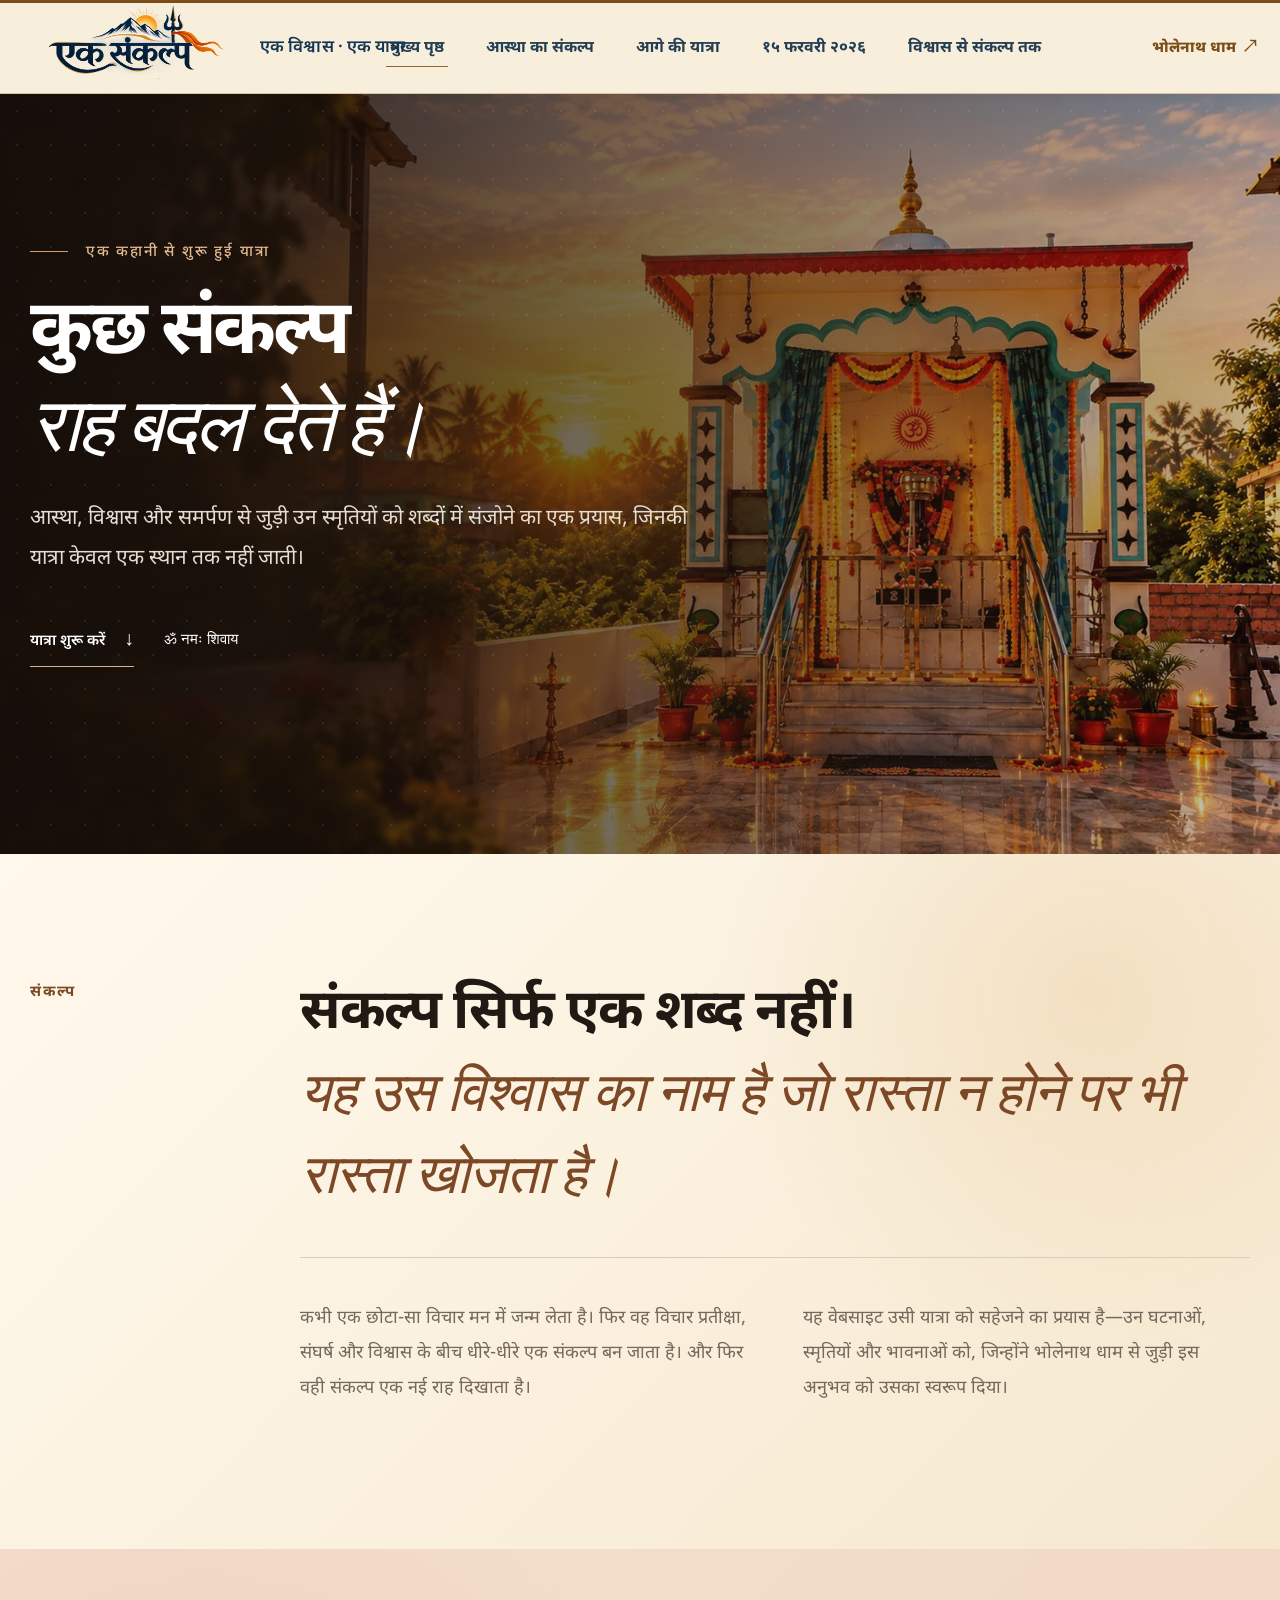
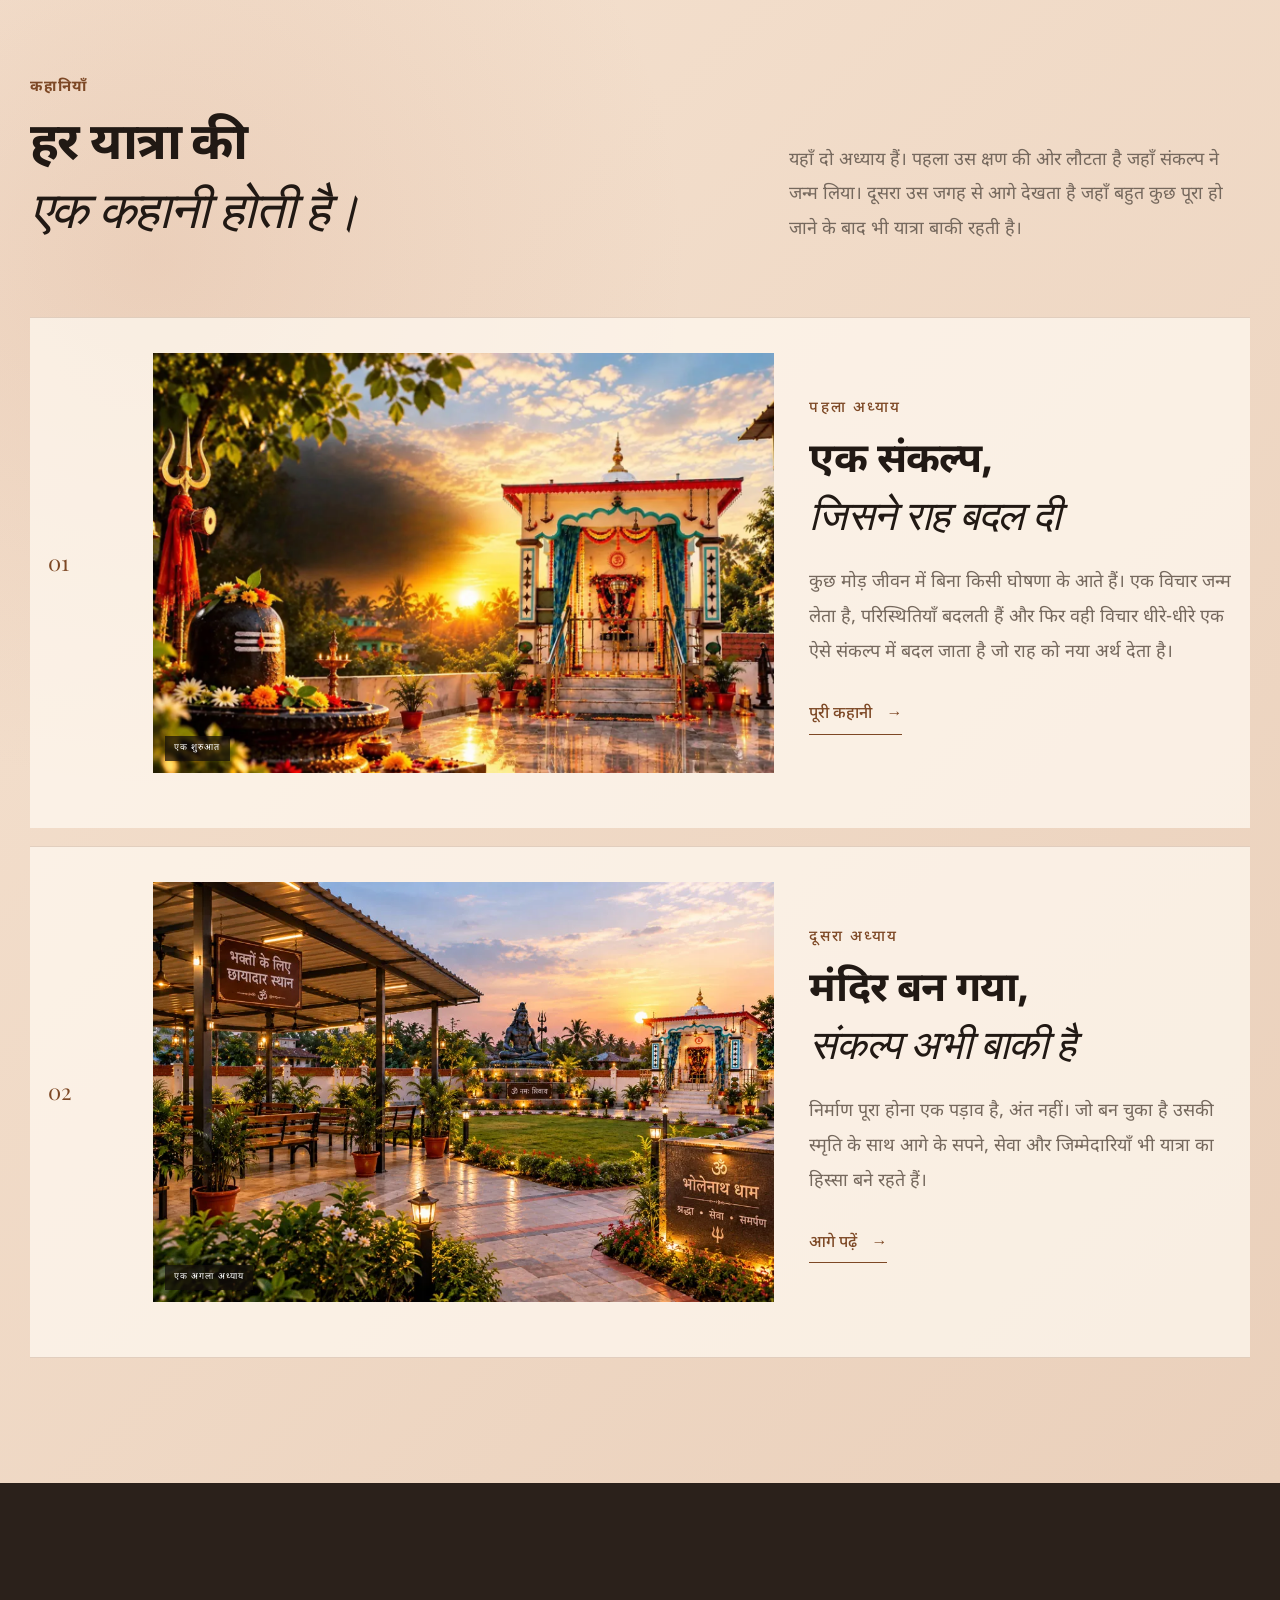
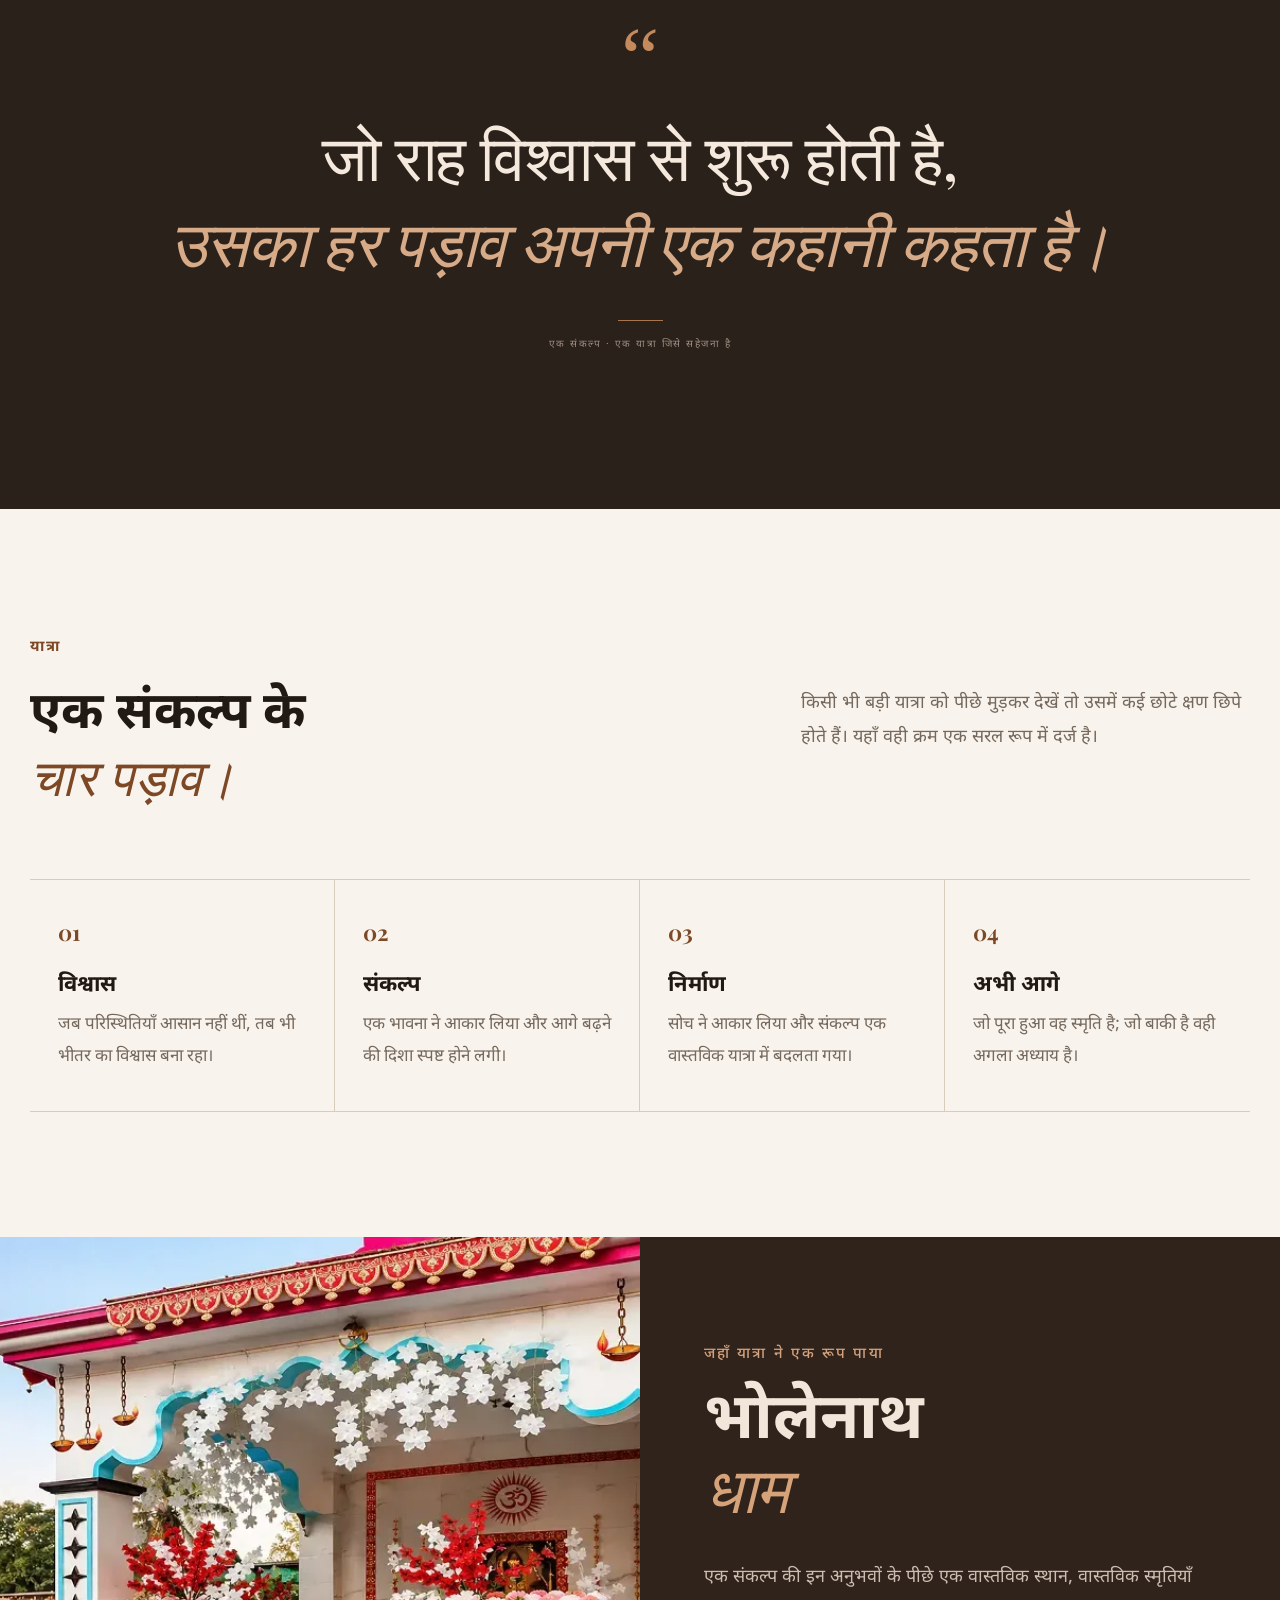
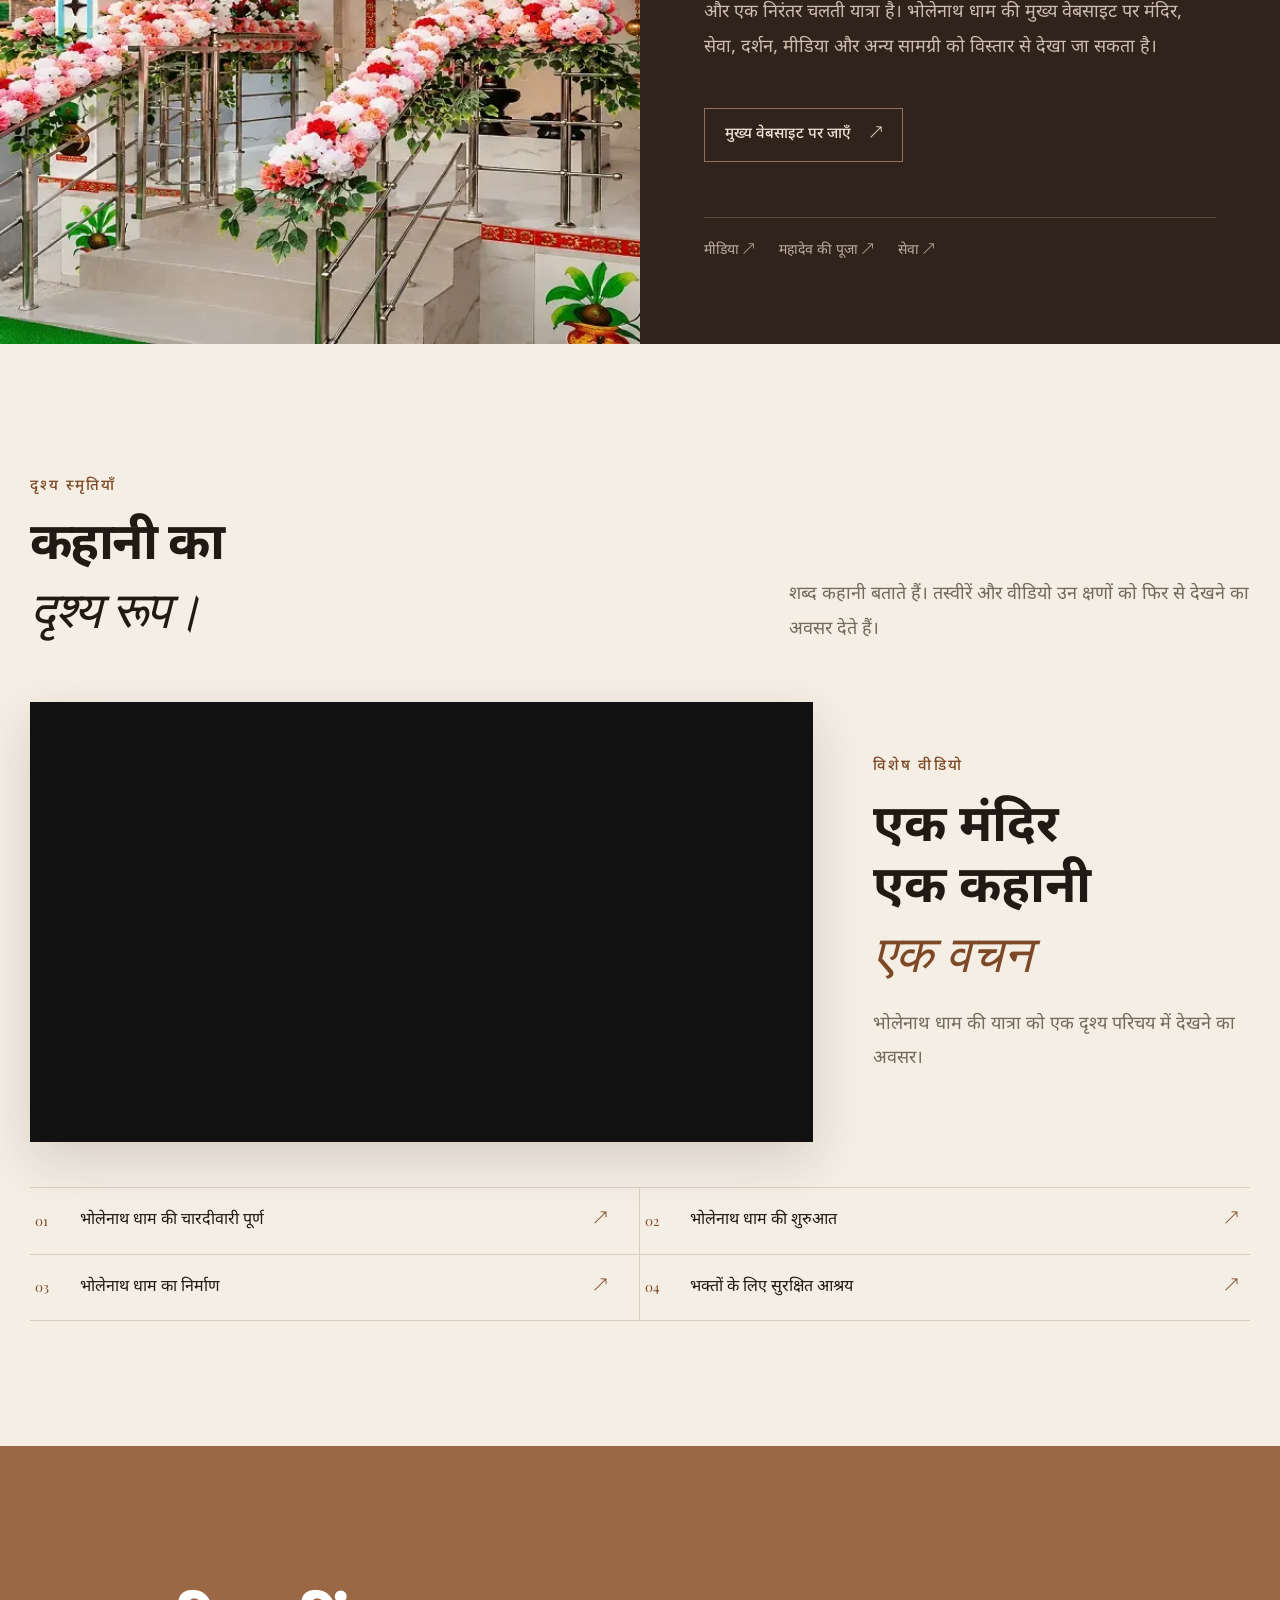
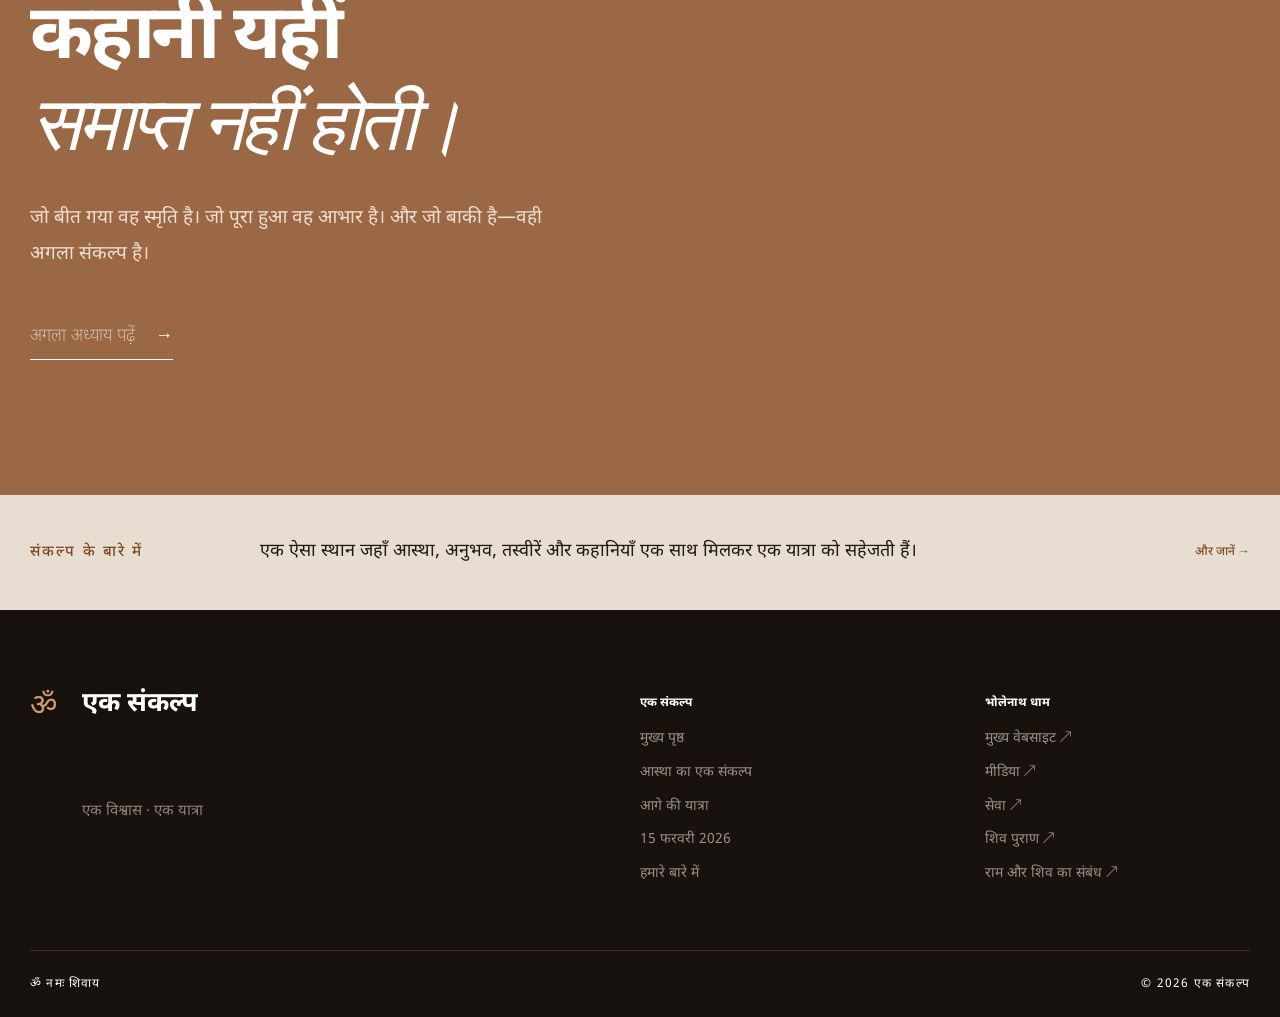
==== index.html @ deaeedaa "Add files via upload" ====
<!doctype html>
<html lang="hi">
<head>

  <meta charset="utf-8">

  <meta name="viewport"
        content="width=device-width, initial-scale=1">

  <title>एक संकल्प - एक विश्वास, एक यात्रा | आस्था, स्मृति और कहानी</title>
  <meta name="description" content="एक संकल्प - आस्था, विश्वास, समर्पण और भोलेनाथ धाम से जुड़ी भावपूर्ण कहानियों, स्मृतियों और यात्राओं को संजोने का एक हिंदी मंच।">
  <meta name="keywords" content="संकल्प, एक संकल्प, भोलेनाथ धाम, आस्था, भक्ति, शिव भक्ति, महादेव, आध्यात्मिक यात्रा, धार्मिक अनुभव, भक्ति अनुभव, हिंदी अनुभव, स्मृतियां, विश्वास, समर्पण">
  <meta name="author" content="एक संकल्प">
  <meta name="robots" content="index, follow">
  <meta name="language" content="Hindi">
  <meta name="theme-color" content="#f8f4ed">

  <!-- Canonical -->
  <link rel="canonical" href="https://eksankalp.xyz/index.html">

  <!-- Favicon -->
  <link rel="icon" type="image/png" href="images/ek-sankalp-logo.png">
  <link rel="apple-touch-icon" href="images/ek-sankalp-logo.png">

  <!-- Google Fonts -->
  <link rel="preconnect" href="https://fonts.googleapis.com">

  <link rel="preconnect" href="https://fonts.gstatic.com" crossorigin>

  <!-- Open Graph / Facebook / WhatsApp -->
  <meta property="og:type" content="website">
  <meta property="og:title" content="एक संकल्प - एक विश्वास, एक यात्रा">
  <meta property="og:description" content="एक संकल्प - आस्था, विश्वास, समर्पण और भोलेनाथ धाम से जुड़ी भावपूर्ण कहानियों, स्मृतियों और यात्राओं को संजोने का एक हिंदी मंच।">
  <meta property="og:image" content="https://eksankalp.xyz/images/home/ek-sankalp-cover.webp">
  <meta property="og:image:alt" content="एक संकल्प - भोलेनाथ धाम से जुड़ी आध्यात्मिक यात्रा">
  <meta property="og:url" content="https://eksankalp.xyz/index.html">
  <meta property="og:site_name" content="एक संकल्प">
  <meta property="og:locale" content="hi_IN">

  <!-- Twitter / X -->
  <meta name="twitter:card" content="summary_large_image">
  <meta name="twitter:title" content="एक संकल्प - एक विश्वास, एक यात्रा">
  <meta name="twitter:description" content="एक संकल्प - आस्था, विश्वास, समर्पण और भोलेनाथ धाम से जुड़ी भावपूर्ण कहानियों, स्मृतियों और यात्राओं को संजोने का एक हिंदी मंच।">
  <meta name="twitter:image" content="https://eksankalp.xyz/images/home/ek-sankalp-cover.webp">
  <meta name="twitter:image:alt" content="एक संकल्प — भोलेनाथ धाम से जुड़ी आध्यात्मिक यात्रा">

  <!-- Structured Data -->
  <script type="application/ld+json">
  {
    "@context": "https://schema.org",
    "@type": "WebSite",
    "name": "एक संकल्प",
    "alternateName": "Ek Sankalp",
    "description": "एक संकल्प - आस्था, विश्वास, समर्पण और भोलेनाथ धाम से जुड़ी भावपूर्ण कहानियों, स्मृतियों और यात्राओं को संजोने का एक हिंदी मंच।",
    "inLanguage": "hi-IN",
    "url": "https://eksankalp.xyz/index.html"
  }
  </script>

  <!-- Main stylesheet -->
  <link rel="stylesheet" href="css/style.css">

</head>
<body>
<a class="skip" href="#main">मुख्य सामग्री पर जाएँ</a>

<header class="site-header">
  <div class="topline"></div>
  <div class="nav wrap">
    <a class="logo" href="index.html" aria-label="एक संकल्प मुख्य पृष्ठ">
      <img src="images/ek-sankalp-logo.png" alt="एक संकल्प — एक विश्वास, एक यात्रा">
    </a>
      <div class="brand-motto" aria-label="एक विश्वास · एक यात्रा">एक विश्वास · एक यात्रा</div>

      <!-- Hamburger -->
    <button
      class="mobile-menu-toggle"
      type="button"
      aria-label="Open navigation"
      aria-expanded="false">
      ☰
    </button>
   
    <nav aria-label="मुख्य नेविगेशन">
      <a class="active" href="index.html">मुख्य पृष्ठ</a>
      <a href="astha-ka-ek-sankalp.html">आस्था का संकल्प</a>
      <a href="sankalp-abhi-baki-hai.html">आगे की यात्रा</a>
<a href="15-february-2026.html">१५ फरवरी २०२६</a>
      <a href="about.html">विश्वास से संकल्प तक</a>
    </nav>
    <a class="dham-nav" href="https://bholenathdham.in/" target="_blank" rel="noopener">
      <span>भोलेनाथ धाम</span><b>↗</b>
    </a>
  </div>
</header>

<main id="main">

<section class="hero">
 <img class="hero-image" src="images/home/ek-sankalp-cover.webp" alt="एक संकल्प — भोलेनाथ धाम से जुड़ी आध्यात्मिक यात्रा">
  <div class="hero-shade"></div>
  <div class="hero-pattern"></div>
  <div class="wrap hero-content">
    <div class="hero-kicker"><span></span> एक कहानी से शुरू हुई यात्रा</div>
    <h1>कुछ संकल्प<br><em>राह बदल देते हैं।</em></h1>
    <p class="hero-text">आस्था, विश्वास और समर्पण से जुड़ी उन स्मृतियों को शब्दों में संजोने का एक प्रयास, जिनकी यात्रा केवल एक स्थान तक नहीं जाती।</p>
    <div class="hero-meta">
      <a class="hero-link" href="#stories">यात्रा शुरू करें <span>↓</span></a>
      <div class="hero-note">ॐ नमः शिवाय</div>
    </div>
  </div>
  
</section>

<section class="manifesto section">
  <div class="wrap manifesto-grid">
         <div class="section-label"><b>संकल्प</b></div>
        <div class="manifesto-main">
      <p class="display">संकल्प सिर्फ एक शब्द नहीं।<br><em>यह उस विश्वास का नाम है जो रास्ता न होने पर भी रास्ता खोजता है।</em></p>
      <div class="manifesto-copy">
        <p>कभी एक छोटा-सा विचार मन में जन्म लेता है। फिर वह विचार प्रतीक्षा, संघर्ष और विश्वास के बीच धीरे-धीरे एक संकल्प बन जाता है। और फिर वही संकल्प एक नई राह दिखाता है।</p>
        <p>यह वेबसाइट उसी यात्रा को सहेजने का प्रयास है—उन घटनाओं, स्मृतियों और भावनाओं को, जिन्होंने भोलेनाथ धाम से जुड़ी इस अनुभव को उसका स्वरूप दिया।</p>
      </div>
    </div>
  </div>
</section>

<section id="stories" class="stories section">
  <div class="wrap">
    <div class="section-intro">
      <div>
        <div class="section-label"><b>कहानियाँ</b></div>
        <h2>हर यात्रा की<br><em>एक कहानी होती है।</em></h2>
      </div>
      <p>यहाँ दो अध्याय हैं। पहला उस क्षण की ओर लौटता है जहाँ संकल्प ने जन्म लिया। दूसरा उस जगह से आगे देखता है जहाँ बहुत कुछ पूरा हो जाने के बाद भी यात्रा बाकी रहती है।</p>
    </div>

    <article class="story-card story-one">
      <div class="story-number">01</div>
      <div class="story-visual">
        <img src="images/stories/ek-sankalp-cover.webp" alt="एक संकल्प, जिसने राह बदल दी — कहानी का भावपूर्ण दृश्य" width="1400" height="900" loading="lazy">
        <span class="visual-caption">एक शुरुआत</span>
      </div>
      <div class="story-info">
        <span class="overline">पहला अध्याय</span>
        <h3>एक संकल्प,<br><em>जिसने राह बदल दी</em></h3>
        <p>कुछ मोड़ जीवन में बिना किसी घोषणा के आते हैं। एक विचार जन्म लेता है, परिस्थितियाँ बदलती हैं और फिर वही विचार धीरे-धीरे एक ऐसे संकल्प में बदल जाता है जो राह को नया अर्थ देता है।</p>
        <a href="astha-ka-ek-sankalp.html">पूरी कहानी <span>→</span></a>
      </div>
    </article>

    <article class="story-card story-two">
      <div class="story-number">02</div>
      <div class="story-visual">
        <img src="images/stories/sankalp-abhi-baki-hai.webp" alt="मंदिर बन गया, संकल्प अभी बाकी है — भोलेनाथ धाम की निरंतर यात्रा" width="1400" height="900" loading="lazy">
        <span class="visual-caption">एक अगला अध्याय</span>
      </div>
      <div class="story-info">
        <span class="overline">दूसरा अध्याय</span>
        <h3>मंदिर बन गया,<br><em>संकल्प अभी बाकी है</em></h3>
        <p>निर्माण पूरा होना एक पड़ाव है, अंत नहीं। जो बन चुका है उसकी स्मृति के साथ आगे के सपने, सेवा और जिम्मेदारियाँ भी यात्रा का हिस्सा बने रहते हैं।</p>
        <a href="sankalp-abhi-baki-hai.html">आगे पढ़ें <span>→</span></a>
      </div>
    </article>
  </div>
</section>

<section class="quote-section">
  <div class="wrap quote-wrap">
    <div class="quote-symbol">“</div>
    <blockquote>जो राह विश्वास से शुरू होती है,<br><em>उसका हर पड़ाव अपनी एक कहानी कहता है।</em></blockquote>
    <span class="quote-line"></span>
    <p>एक संकल्प · एक यात्रा जिसे सहेजना है</p>
  </div>
</section>

<section class="journey section">
  <div class="wrap">
    <div class="section-label"><b>यात्रा</b></div>
    <div class="journey-heading">
      <h2>एक संकल्प के<br><em>चार पड़ाव।</em></h2>
      <p>किसी भी बड़ी यात्रा को पीछे मुड़कर देखें तो उसमें कई छोटे क्षण छिपे होते हैं। यहाँ वही क्रम एक सरल रूप में दर्ज है।</p>
    </div>
    <div class="timeline">
      <div><b>01</b><h3>विश्वास</h3><p>जब परिस्थितियाँ आसान नहीं थीं, तब भी भीतर का विश्वास बना रहा।</p></div>
      <div><b>02</b><h3>संकल्प</h3><p>एक भावना ने आकार लिया और आगे बढ़ने की दिशा स्पष्ट होने लगी।</p></div>
      <div><b>03</b><h3>निर्माण</h3><p>सोच ने आकार लिया और संकल्प एक वास्तविक यात्रा में बदलता गया।</p></div>
      <div><b>04</b><h3>अभी आगे</h3><p>जो पूरा हुआ वह स्मृति है; जो बाकी है वही अगला अध्याय है।</p></div>
    </div>
  </div>
</section>

<section class="dham-section">
  <div class="dham-image">
 <img src="images/home/bholenath-dham-mandir-01.webp"
    alt="भोलेनाथ धाम मंदिर का दृश्य" >
</div>
  <div class="dham-copy">
    <span class="overline">जहाँ यात्रा ने एक रूप पाया</span>
    <h2>भोलेनाथ<br><em>धाम</em></h2>
    <p>एक संकल्प की इन अनुभवों के पीछे एक वास्तविक स्थान, वास्तविक स्मृतियाँ और एक निरंतर चलती यात्रा है। भोलेनाथ धाम की मुख्य वेबसाइट पर मंदिर, सेवा, दर्शन, मीडिया और अन्य सामग्री को विस्तार से देखा जा सकता है।</p>
    <a class="dark-button" href="https://bholenathdham.in/" target="_blank" rel="noopener">मुख्य वेबसाइट पर जाएँ <span>↗</span></a>
    <div class="dham-links">
      <a href="https://bholenathdham.in/media.html" target="_blank" rel="noopener">मीडिया <span>↗</span></a>
      <a href="https://bholenathdham.in/explore/shiva-puja.html" target="_blank" rel="noopener">महादेव की पूजा <span>↗</span></a>
      <a href="https://bholenathdham.in/seva.html" target="_blank" rel="noopener">सेवा <span>↗</span></a>
    </div>
  </div>
</section>

<section class="video-section section">
  <div class="wrap">
    <div class="section-intro compact">
      <div><span class="overline">दृश्य स्मृतियाँ</span><h2>कहानी का<br><em>दृश्य रूप।</em></h2></div>
      <p>शब्द कहानी बताते हैं। तस्वीरें और वीडियो उन क्षणों को फिर से देखने का अवसर देते हैं।</p>
    </div>
    <div class="video-feature">
      <div class="video-frame"><iframe src="https://www.youtube.com/embed/Ny4eXsT2Ukw" title="भोलेनाथ धाम — एक मंदिर, एक कहानी, एक वचन" loading="lazy" allow="accelerometer; autoplay; clipboard-write; encrypted-media; gyroscope; picture-in-picture; web-share" allowfullscreen></iframe></div>
      <div class="video-text"><span class="overline">विशेष वीडियो</span><h3>एक मंदिर<br>एक कहानी<br><em>एक वचन</em></h3><p>भोलेनाथ धाम की यात्रा को एक दृश्य परिचय में देखने का अवसर।</p></div>
    </div>
    <div class="video-links">
      <a href="https://www.youtube.com/watch?v=H6eIGqXtNQ8" target="_blank" rel="noopener"><small>01</small><span>भोलेनाथ धाम की चारदीवारी पूर्ण</span><b>↗</b></a>
      <a href="https://www.youtube.com/watch?v=0SCjUZJNgdA" target="_blank" rel="noopener"><small>02</small><span>भोलेनाथ धाम की शुरुआत</span><b>↗</b></a>
      <a href="https://www.youtube.com/watch?v=KBONwqfKgeg" target="_blank" rel="noopener"><small>03</small><span>भोलेनाथ धाम का निर्माण</span><b>↗</b></a>
      <a href="https://www.youtube.com/watch?v=iZK0Z0IbvUQ" target="_blank" rel="noopener"><small>04</small><span>भक्तों के लिए सुरक्षित आश्रय</span><b>↗</b></a>
    </div>
  </div>
</section>

<section class="closing">
  <div class="wrap closing-inner">
    <span class="overline"></span>
    <h2>कहानी यहीं<br><em>समाप्त नहीं होती।</em></h2>
    <p>जो बीत गया वह स्मृति है। जो पूरा हुआ वह आभार है। और जो बाकी है—वही अगला संकल्प है।</p>
    <a href="sankalp-abhi-baki-hai.html">अगला अध्याय पढ़ें <span>→</span></a>
  </div>
</section>

<section class="about-strip">
  <div class="wrap about-grid">
    <span class="overline">संकल्प के बारे में</span>
    <p>एक ऐसा स्थान जहाँ आस्था, अनुभव, तस्वीरें और कहानियाँ एक साथ मिलकर एक यात्रा को सहेजती हैं।</p>
    <a href="about.html">और जानें →</a>
  </div>
</section>

</main>

<footer>
  <div class="wrap footer-main">
    <div class="footer-logo"><span>ॐ</span><strong>एक संकल्प</strong><small>एक विश्वास · एक यात्रा</small></div>
    <div>
      <h3>एक संकल्प</h3>
      <a href="index.html">मुख्य पृष्ठ</a>
      <a href="astha-ka-ek-sankalp.html">आस्था का एक संकल्प</a>
      <a href="sankalp-abhi-baki-hai.html">आगे की यात्रा</a>
      <a href="15-february-2026.html">15 फरवरी 2026</a>
      <a href="about.html">हमारे बारे में</a>
    </div>

    <div>
      <h3>भोलेनाथ धाम</h3>
      <a href="https://bholenathdham.in/" target="_blank" rel="noopener">
        मुख्य वेबसाइट ↗
      </a>
      <a href="https://bholenathdham.in/media.html" target="_blank" rel="noopener">
        मीडिया ↗
      </a>
      <a href="https://bholenathdham.in/seva.html" target="_blank" rel="noopener">
        सेवा ↗
      </a>
      <a href="https://bholenathdham.in/shiva-purana/shiva-purana.html" target="_blank" rel="noopener">
        शिव पुराण ↗
      </a>
      <a href="https://bholenathdham.in/explore/rama-shiva/index.html" target="_blank" rel="noopener">
        राम और शिव का संबंध ↗
      </a>
    </div>
  </div>
  <div class="wrap footer-bottom"><span>ॐ नमः शिवाय</span><span>© 2026 एक संकल्प</span></div>
</footer>
<script>
document.addEventListener("DOMContentLoaded", function () {

  const button = document.querySelector(".mobile-menu-toggle");
  const nav = document.querySelector(".site-header nav");

  if (!button || !nav) return;

  button.addEventListener("click", function () {

    const isOpen = nav.classList.toggle("mobile-open");

    button.classList.toggle("is-open", isOpen);

    button.setAttribute("aria-expanded", isOpen ? "true" : "false");

    button.setAttribute(
      "aria-label",
      isOpen ? "Close navigation" : "Open navigation"
    );

  });

  /* Close menu after clicking a navigation link */
  nav.querySelectorAll("a").forEach(function (link) {
    link.addEventListener("click", function () {

      nav.classList.remove("mobile-open");
      button.classList.remove("is-open");

      button.setAttribute("aria-expanded", "false");
      button.setAttribute("aria-label", "Open navigation");

    });
  });

});
</script>
</body>
</html>
---- css/style.css ----
@import url("https://fonts.googleapis.com/css2?family=Noto+Sans+Devanagari:wght@400;500;600;700;800&family=Playfair+Display:ital,wght@0,500;0,600;1,500;1,600&display=swap");
:root{--paper:#f8f4ed;--paper2:#eee7dc;--ink:#211914;--muted:#75685d;--brown:#7d4825;--brown2:#a9673b;--line:#d8ccbd;--dark:#211a15;--cream:#f3eadf}
*{box-sizing:border-box}html{scroll-behavior:smooth}body{margin:0;background:var(--paper);color:var(--ink);font-family:"Noto Sans Devanagari",sans-serif;line-height:1.8}a{color:inherit;text-decoration:none}img{display:block;width:100%;height:auto}.wrap{width:min(1220px,calc(100% - 52px));margin:auto}.skip{position:fixed;top:-100px;left:15px;background:#111;color:#fff;padding:8px;z-index:100}.skip:focus{top:15px}

.site-header{position:sticky;top:0;z-index:50;background:rgba(248,244,237,.94);backdrop-filter:blur(15px);border-bottom:1px solid rgba(216,204,189,.75)}.topline{height:3px;background:linear-gradient(90deg,#6f3d1d,#bd8355,#6f3d1d)}.nav{min-height:92px;display:flex;align-items:center;gap:35px}.logo{position:relative;display:grid;grid-template-columns:38px auto;column-gap:9px;align-items:center;min-width:235px}.logo-symbol{grid-row:span 2;width:38px;height:38px;border:1px solid var(--brown);border-radius:50%;display:grid;place-items:center;font-family:serif;font-size:23px;color:var(--brown)}.logo-word{font-size:27px;font-weight:800;line-height:1}.logo-tag{font-size:9px;letter-spacing:.12em;color:var(--muted);line-height:1.5}nav{display:flex;gap:28px;margin-left:auto;font-size:13px;font-weight:700}nav a{position:relative;padding:8px 0;color:#594b40}nav a:after{content:"";position:absolute;left:0;bottom:2px;width:0;height:1px;background:var(--brown);transition:.25s}nav a:hover:after,nav a.active:after{width:100%}.dham-nav{border-left:1px solid var(--line);padding-left:28px;font-size:12px;font-weight:800;color:var(--brown);white-space:nowrap}.dham-nav b{margin-left:8px}

.hero{position:relative;min-height:760px;overflow:hidden;color:#fff;}.hero-image{position:absolute;inset:0;width:100%;height:100%;object-fit:cover;object-position:center;z-index:0;}.hero-shade{position:absolute;inset:0;background:linear-gradient(90deg,rgba(21,13,9,.9),rgba(35,21,14,.56) 58%,rgba(35,21,14,.25))}.hero-pattern{position:absolute;inset:0;opacity:.08;background-image:radial-gradient(circle,#fff 1px,transparent 1px);background-size:34px 34px}.hero-content{position:relative;z-index:2;padding-top:145px}.hero-kicker{font-size:15px;letter-spacing:.12em;color:#e2b98e;font-weight:500}.hero-kicker span{display:inline-block;width:38px;height:1px;background:#d49b6c;vertical-align:middle;margin-right:12px}.hero h1{font-size:clamp(48px,6vw,76px);line-height:1.12;letter-spacing:-.045em;margin:25px 0;max-width:920px}.hero h1 em{font-family:"Playfair Display",serif;font-weight:500}.hero-text{font-size:21px;line-height:1.9;color:#e7dcd1;max-width:680px}.hero-meta{display:flex;align-items:center;gap:30px;margin-top:42px}.hero-link{font-size:15px;font-weight:600;border-bottom:1px solid #d9b18b;padding-bottom:7px}.hero-link span{margin-left:15px;font-size:20px}.hero-note{font-family:"Playfair Display",serif;color:#fff;font-size:15px;margin-bottom:10px}.hero-bottom{position:absolute;z-index:2;bottom:25px;left:50%;transform:translateX(-50%);display:flex;justify-content:space-between;color:#a99a8c;font-size:10px;letter-spacing:.14em;text-transform:uppercase}.section{padding:125px 0}.section-label{display:flex;gap:18px;align-items:center;color:var(--brown);font-size:15px;letter-spacing:.12em;text-transform:uppercase}.section-label span{font-family:"Playfair Display",serif;font-size:20px}.manifesto-grid{display:grid;grid-template-columns:190px 1fr;
  gap:80px;align-items:start;}.display{font-size:clamp(36px,4.3vw,58px);line-height:1.32;letter-spacing:-.025em;margin:0 0 40px}.display em{font-family:"Playfair Display",serif;color:var(--brown);font-weight:500}.manifesto-copy{display:grid;grid-template-columns:1fr 1fr;gap:55px;border-top:1px solid var(--line);padding-top:25px;
  color:var(--muted);font-size:16px;line-height:1.9}

.stories{background:var(--paper2)}.section-intro{display:grid;grid-template-columns:1fr .7fr;gap:100px;align-items:end;margin-bottom:70px}.overline{font-size:15px;letter-spacing:.14em;text-transform:uppercase;font-weight:500;color:var(--brown)}.section-intro h2{font-size:clamp(32px,4vw,52px);line-height:1.18;margin:15px 0 0;letter-spacing:-.035em}.section-intro h2 em{font-family:"Playfair Display",serif;font-weight:500}.section-intro>p{color:var(--muted);font-size:16px;margin:0}.story-card{display:grid;grid-template-columns:70px 1.25fr .85fr;gap:35px;align-items:center;border-top:1px solid #cfc1b1;padding:35px 0 55px}.story-card:last-child{border-bottom:1px solid #cfc1b1}.story-number{font-family:"Playfair Display",serif;font-size:22px;color:var(--brown)}.story-visual{position:relative;overflow:hidden;background:#cbbba9}.story-visual img{aspect-ratio:1.48;object-fit:cover;transition:transform .6s}.story-card:hover .story-visual img{transform:scale(1.025)}.visual-caption{position:absolute;bottom:12px;left:12px;background:rgba(20,14,10,.72);color:#fff;padding:4px 9px;font-size:9px;letter-spacing:.12em;text-transform:uppercase}.story-info h3{font-size:clamp(28px,3.2vw,46px);line-height:1.25;margin:13px 0 18px;letter-spacing:-.02em}.story-info h3 em{font-family:"Playfair Display",serif;font-weight:500}.story-info p{color:var(--muted);font-size:18px;line-height:1.9}.story-info a{display:inline-block;margin-top:12px;font-weight:500;color:var(--brown);font-size:13px;border-bottom:1px solid var(--brown);padding-bottom:4px}.story-info a span{margin-left:10px}

.quote-section{background:#2b211b;color:#f4e9dc;padding:145px 0}.quote-wrap{text-align:center}.quote-symbol{font-family:Georgia,serif;font-size:85px;line-height:.7;color:#c48a5b}.quote-section blockquote{font-family:"Playfair Display",serif;font-size:clamp(32px,5vw,65px);line-height:1.35;margin:25px auto;letter-spacing:-.02em}.quote-section blockquote em{color:#d7ab87;font-weight:500}.quote-line{display:block;width:45px;height:1px;background:#a8754f;margin:35px auto 15px}.quote-wrap p{font-size:10px;letter-spacing:.15em;color:#9e8e81;text-transform:uppercase}

.journey{background:var(--paper)}.journey-heading{display:grid;grid-template-columns:1fr .65fr;gap:80px;margin:25px 0 65px}.journey-heading h2{font-size:clamp(32px,4vw,52px);line-height:1.15;margin:0}.journey-heading h2 em{font-family:"Playfair Display",serif;color:var(--brown);font-weight:500}.journey-heading p{color:var(--muted);margin:0}.timeline{display:grid;grid-template-columns:repeat(4,1fr);border-top:1px solid var(--line);border-bottom:1px solid var(--line)}.timeline>div{padding:32px 28px 38px;border-right:1px solid var(--line)}.timeline>div:last-child{border-right:0}.timeline b{font-family:"Playfair Display",serif;color:var(--brown);font-size:22px}.timeline h3{font-size:22px;line-height:1.35;margin:18px 0 8px}.timeline p{color:var(--muted);font-size:13px;margin:0}

.dham-section{display:grid;grid-template-columns:1fr 1fr;min-height:650px;background:#d8c2aa}.dham-image{background:linear-gradient(145deg,#493022,#a87651 70%,#d5b293);min-height:600px}.dham-image img{width:100%;height:100%;min-height:600px;object-fit:cover;object-position:center;display:block;}.dham-copy{padding:100px 10% 80px;background:#30231b;color:#f2e6da}.dham-copy .overline{color:#d3a27d}.dham-copy h2{font-size:clamp(42px,5vw,64px);line-height:1;margin:20px 0 30px}.dham-copy h2 em{font-family:"Playfair Display",serif;color:#d5a27a;font-weight:500}.dham-copy>p{max-width:520px;color:#cdbdb0;font-size:15px}.dark-button{display:inline-block;border:1px solid #8e725e;padding:12px 20px;margin-top:25px;font-weight:500;font-size:15px}.dark-button span{margin-left:15px}.dham-links{display:flex;gap:25px;margin-top:55px;border-top:1px solid #59483c;padding-top:20px}.dham-links a{font-size:11px;color:#bfaea0}.dham-links a:hover{color:#fff}

.video-section{background:#f4eee5}.compact{margin-bottom:55px}.video-feature{display:grid;grid-template-columns:1.35fr .65fr;gap:60px;align-items:center}.video-frame{aspect-ratio:16/9;background:#111;overflow:hidden;box-shadow:0 18px 50px rgba(40,25,15,.15)}.video-frame iframe{width:100%;height:100%;border:0}.video-text h3{font-size:clamp(32px,4vw,53px);line-height:1.2;margin:15px 0}.video-text h3 em{font-family:"Playfair Display",serif;color:var(--brown);font-weight:500}.video-text p{color:var(--muted)}.video-links{display:grid;grid-template-columns:1fr 1fr;margin-top:45px;border-top:1px solid var(--line)}.video-links a{display:grid;grid-template-columns:35px 1fr 20px;gap:10px;align-items:center;padding:18px 5px;border-bottom:1px solid var(--line);font-size:13px}.video-links a:nth-child(odd){border-right:1px solid var(--line);padding-right:25px}.video-links small{color:var(--brown);font-family:"Playfair Display",serif}.video-links b{font-weight:400;color:var(--brown)}

.closing{background:#9b6845;color:#fff;padding:135px 0}.closing-inner{max-width:1220px}.closing h2{font-size:clamp(48px,6vw,76px);line-height:1.03;margin:20px 0 30px;letter-spacing:-.045em}.closing h2 em{font-family:"Playfair Display",serif;font-weight:500}.closing p{max-width:550px;color:#f0ded0;font-size:19px;line-height:1.8}.closing a{display:inline-block;margin-top:28px;border-bottom:1px solid #fff;padding-bottom:6px;font-weight:100;font-size:18px}.closing a span{margin-left:15px}.about-strip{padding:40px 0;background:#e7ddd0}.about-grid{display:grid;grid-template-columns:180px 1fr auto;gap:50px;align-items:center}.about-grid p{margin:0;font-size:16px}.about-grid a{color:var(--brown);font-weight:500;font-size:12px}

footer{background:#17120e;color:#cfc1b5;padding-top:70px}.footer-main{display:grid;grid-template-columns:2fr 1fr 1fr;gap:80px}.footer-logo{display:grid;grid-template-columns:42px auto;column-gap:10px}.footer-logo span{grid-row:span 2;font-size:30px;color:#d09a70}.footer-logo strong{font-size:27px;color:#fff}.footer-logo small{font-size:15px;color:#8f8177}.footer-main h3{color:#fff;font-size:12px}.footer-main a{display:block;font-size:12px;color:#9d8e83;margin:8px 0}.footer-main a:hover{color:#fff}.footer-bottom{border-top:1px solid #382e28;margin-top:55px;padding:22px 0;display:flex;justify-content:space-between;font-size:15px;color:#fff;letter-spacing:.1em}

@media(max-width:950px){.nav{gap:15px}.logo{min-width:190px}nav{gap:15px}.manifesto-grid{grid-template-columns:1fr;gap:35px}.section-intro,.journey-heading{grid-template-columns:1fr;gap:25px}.story-card{grid-template-columns:45px 1fr}.story-info{grid-column:2}.dham-section{grid-template-columns:1fr}.dham-image{min-height:400px}.timeline{grid-template-columns:1fr 1fr}.timeline>div:nth-child(2){border-right:0}.timeline>div:nth-child(-n+2){border-bottom:1px solid var(--line)}.video-feature{grid-template-columns:1fr}.about-grid{grid-template-columns:1fr}.footer-main{grid-template-columns:1fr 1fr}}
@media(max-width:650px){.wrap{width:calc(100% - 28px)}.nav{min-height:auto;padding:14px 0;flex-wrap:wrap}.logo{width:100%}nav{order:3;width:100%;overflow:auto;white-space:nowrap;padding-bottom:2px}.dham-nav{position:absolute;right:14px;top:25px;border:0;padding:0}.hero{min-height:680px}.hero-content{padding-top:100px}.hero h1{font-size:49px}.hero-bottom{display:none}.section{padding:85px 0}.manifesto-copy{grid-template-columns:1fr;gap:22px;font-size:16px;line-height:1.85}.section-intro{gap:18px;
  margin-bottom:45px;}.story-card{grid-template-columns:1fr;gap:24px; padding:30px 0 42px}.story-number{display:none}.story-info{grid-column:auto}.story-info h3{font-size:32px;line-height:1.25;margin:8px 0 14px;}.story-info p{font-size:16px;line-height:1.8;}.story-visual img{width:100%;aspect-ratio:1.35;object-fit:cover;}.quote-section{
  padding:90px 0;}.quote-symbol{font-size:65px;}.quote-section blockquote{font-size:32px;line-height:1.4;margin:20px auto;padding:0 8px;}.quote-line{margin:28px auto 15px;}
.quote-wrap p{font-size:9px;line-height:1.6;padding:0 15px;}.dham-copy{padding:75px 28px}.dham-links{gap:12px;flex-wrap:wrap}.timeline{grid-template-columns:1fr}.timeline>div{border-right:0!important;border-bottom:1px solid var(--line)!important}.timeline>div:last-child{border-bottom:0!important}.video-links{grid-template-columns:1fr}.video-links a:nth-child(odd){border-right:0;padding-right:5px}.closing{padding:90px 0}.about-grid{grid-template-columns:1fr;gap:18px}.footer-main{grid-template-columns:1fr;gap:30px}.footer-bottom{display:block}.footer-bottom span{display:block;margin-top:6px}}

/* V1 typography refinement */
body{font-weight:400}
h1,h2,h3,.display,.story-info h3,.journey-heading h2,.closing h2{font-weight:700}
.hero h1 em,.display em,.story-info h3 em,.journey-heading h2 em,.dham-copy h2 em,.video-text h3 em,.closing h2 em{font-weight:500}
.hero-text,.manifesto-copy,.story-info p,.journey-heading p,.dham-copy>p,.video-text p,.section-intro>p{font-weight:400}

/* Readability pass */
body{font-size:18px}
.hero-text{font-size:21px;line-height:1.9}
.manifesto-copy{font-size:18px;line-height:1.95}
.section-intro>p{font-size:18px;line-height:1.9}
.story-info p{font-size:18px;line-height:1.95}
.story-info a{font-size:16px}
.journey-heading p{font-size:18px;line-height:1.9}
.timeline p{font-size:17px;line-height:1.9}
.dham-copy>p{font-size:18px;line-height:1.95}
.dham-links a{font-size:14px}
.video-text p{font-size:18px;line-height:1.9}
.video-links a{font-size:16px}
.closing p{font-size:19px;line-height:1.9}
.about-grid p{font-size:18px;line-height:1.9}
.footer-main a{font-size:14px}
.footer-bottom{font-size:12px}
@media(max-width:650px){
 body{font-size:17px}
 .hero-text{font-size:18px}
 .manifesto-copy,.section-intro>p,.story-info p,.journey-heading p,.dham-copy>p,.video-text p,.closing p,.about-grid p{font-size:17px}
 .timeline p{font-size:16px}
 .video-links a{font-size:15px}
}

/* === Final Hindi readability tuning === */
body{
  font-size:18px;
  line-height:1.85;
}
nav a{
  font-size:16px;
  font-weight:700;
  line-height:1.5;
}
.dham-nav{
  font-size:15px;
}
.logo-word{
  font-size:29px;
}
.logo-tag{
  font-size:11px;
}
.hero-text{
  font-size:21px;
  line-height:1.9;
}
.manifesto-copy{
  font-size:18px;
  line-height:1.95;
}
.section-intro>p{
  font-size:18px;
  line-height:1.9;
}
.story-info p{
  font-size:18px;
  line-height:1.95;
}
.story-info a{
  font-size:16px;
}
.journey-heading p{
  font-size:18px;
  line-height:1.9;
}
.timeline p{
  font-size:17px;
  line-height:1.9;
}
.dham-copy>p{
  font-size:18px;
  line-height:1.95;
}
.dham-links a{
  font-size:14px;
}
.video-text p{
  font-size:18px;
  line-height:1.9;
}
.video-links a{
  font-size:16px;
}
.closing p{
  font-size:19px;
  line-height:1.9;
}
.about-grid p{
  font-size:18px;
  line-height:1.9;
}
.footer-main a{
  font-size:14px;
}
@media(max-width:650px){
  body{font-size:17px}
  nav a{font-size:16px}
  .dham-nav{font-size:14px}
  .hero-text{font-size:18px}
  .manifesto-copy,.section-intro>p,.story-info p,.journey-heading p,
  .dham-copy>p,.video-text p,.closing p,.about-grid p{font-size:17px}
  .timeline p{font-size:16px}
  .video-links a{font-size:15px}
}

.logo{
  display:block;
  min-width:250px;
}
.logo img{
  width:220px;
  height:auto;
  display:block;
}
@media(max-width:650px){
  .logo{min-width:0;width:auto}
  .logo img{width:205px}
}

/* Final logo artwork */
.logo img{
  width:245px;
  max-width:100%;
  height:auto;
  display:block;
}
@media(max-width:650px){
  .logo img{width:210px}
}

/* =========================================================
   EKSANKALP HEADER — EASY POSITION CONTROLS
   Change ONLY these variables when testing in Chrome DevTools.
   ========================================================= */
:root{
  --header-height: 94px;
  --header-logo-left: 8px;
  --header-logo-top: 50%;
  --header-logo-width: 210px;
  --header-nav-left: 270px;
  --header-nav-right: 120px;
  --header-nav-gap: 34px;
}

/* Main header */
.site-header{
  position:relative;
  top:auto;
  height:var(--header-height);
  background:#f7efdc;
  border-bottom:1px solid #d8c4a0;
  box-shadow:0 2px 10px rgba(70,45,20,.08);
  backdrop-filter:none;
  z-index:100;
}

.site-header .topline{
  height:3px;
  background:#7b4d18;
}

.site-header .nav{
  position:relative;
  width:calc(100% - 48px);
  max-width:1240px;
  height:calc(var(--header-height) - 3px);
  min-height:0;
  margin:0 auto;
  padding:0;
  display:flex;
  align-items:center;
  gap:0;
}

/* LOGO — this is the section you can freely move */
.site-header .logo{
  position:absolute;
  left:var(--header-logo-left);
  top:var(--header-logo-top);
  width:var(--header-logo-width);
  min-width:0;
  height:auto;
  margin:0;
  display:block;
  z-index:20;
}

.site-header .logo img{
  display:block;
  width:100%;
  height:auto;
  max-width:none;
}

/* NAVIGATION */
.site-header nav{
  position:absolute;
  left:var(--header-nav-left);
  right:var(--header-nav-right);
  top:0;
  height:100%;
  margin:0;
  padding:0;
  display:flex;
  align-items:center;
  justify-content:center;
  gap:var(--header-nav-gap);
  overflow:visible;
}

.site-header nav a{
  color:#263e53;
  font-size:16px;
  font-weight:700;
  line-height:1.5;
  padding:9px 4px;
  white-space:nowrap;
}

.site-header nav a:after{
  background:#9a6426;
  bottom:3px;
}

.site-header .dham-nav{
  position:absolute;
  right:0;
  top:50%;
  transform:translateY(-50%);
  margin:0;
  padding:0;
  border:0;
  color:#7b4d18;
  font-size:15px;
  font-weight:800;
  white-space:nowrap;
}

/* Tablet */
@media(max-width:950px){
  :root{
    --header-height:88px;
    --header-logo-left:5px;
    --header-logo-top:4px;
    --header-logo-width:205px;
    --header-nav-left:230px;
    --header-nav-right:105px;
    --header-nav-gap:17px;
  }

  .site-header nav a{font-size:15px}
  .site-header .dham-nav{font-size:14px}
}

/* Mobile */
@media(max-width:700px){
  :root{
    --header-height:124px;
    --header-logo-left:0px;
    --header-logo-top:3px;
    --header-logo-width:185px;
    --header-nav-left:0px;
    --header-nav-right:0px;
    --header-nav-gap:18px;
  }

  .site-header .nav{
    width:calc(100% - 28px);
    height:calc(var(--header-height) - 3px);
    align-items:flex-start;
    flex-wrap:wrap;
  }

  .site-header nav{
    top:87px;
    height:34px;
    justify-content:flex-start;
    overflow-x:auto;
  }

  .site-header nav a{
    font-size:14px;
    padding:4px 2px;
    flex:0 0 auto;
  }

  .site-header .dham-nav{display:none}
}


/* Logo is vertically centered in the navbar. Adjust --header-logo-top in :root to test. */
.site-header .logo{
  top:var(--header-logo-top);
  transform:translateY(-50%);
}


/* =========================================================
   EDITABLE BRAND MOTTO
   Change the text directly in index.html:
   <div class="brand-motto">एक विश्वास · एक यात्रा</div>
   ========================================================= */
.site-header .brand-motto{
  position:absolute;
  left:calc(var(--header-logo-left) + var(--header-logo-width) + 18px);
  top:50%;
  transform:translateY(-50%);
  color:#173653;
  font-family:"Noto Sans Devanagari", sans-serif;
  font-size:17px;
  font-weight:600;
  line-height:1.4;
  white-space:nowrap;
  letter-spacing:.1px;
  z-index:15;
}

@media(max-width:1100px){
  .site-header .brand-motto{
    font-size:16px;
  }
  .site-header nav{
    left:calc(var(--header-logo-left) + var(--header-logo-width) + 180px);
  }
}

@media(max-width:850px){
  .site-header .brand-motto{
    font-size:15px;
  }
  .site-header nav{
    left:calc(var(--header-logo-left) + var(--header-logo-width) + 155px);
  }
}

@media(max-width:700px){
  .site-header .brand-motto{
    left:calc(var(--header-logo-left) + var(--header-logo-width) - 5px);
    top:64%;
    font-size:13px;
  }
  .site-header nav{
    left:0;
    right:0;
  }
}

/* ===== Storytelling color treatment ===== */

.manifesto-grid {
    position: relative;
}

.section:has(.manifesto-grid) {
    background:
        radial-gradient(
            circle at 85% 20%,
            rgba(200, 135, 47, 0.14),
            transparent 30%
        ),
        linear-gradient(
            135deg,
            #fff9ed 0%,
            #f6e8cf 100%
        );
}

.stories {
    background:
        radial-gradient(
            circle at 12% 20%,
            rgba(201, 143, 112, 0.20),
            transparent 32%
        ),
        linear-gradient(
            135deg,
            #f5e2d0 0%,
            #ead0bb 100%
        );
}

.stories .story-card {
    background: rgba(255, 250, 241, 0.72);
    padding-left: 18px;
    padding-right: 18px;
    border-color: rgba(125, 72, 37, 0.20);
}

.stories .story-card + .story-card {
    margin-top: 18px;
}

@media (max-width:700px){
  .mobile-menu-toggle{
    display:block;
  }
}

.mobile-menu-toggle{
  display:none;
}

/* =========================================================
   FINAL MOBILE DESIGN
   Desktop is untouched
   ========================================================= */

@media (max-width:700px){

  /* =========================
     HEADER
     ========================= */

  .site-header{
    height:76px;
  }

  .site-header .nav{
    width:calc(100% - 24px);
    height:73px;
    min-height:0;
    margin:0 auto;
    padding:0;
    display:flex;
    align-items:center;
    position:relative;
  }

  /* Logo — LEFT / vertically centered */
  .site-header .logo{
    position:absolute;
    left:0;
    top:50%;
    transform:translateY(-50%);
    width:150px;
    height:auto;
    margin:0;
  }

  .site-header .logo img{
    width:150px;
    height:auto;
    display:block;
  }

  /* Motto immediately after logo */
  .site-header .brand-motto{
    position:absolute;
    left:158px;
    top:50%;
    transform:translateY(-50%);
    font-size:16px;
    line-height:1.35;
    white-space:nowrap;
    color:#173653;
  }

  /* Hamburger */
  .mobile-menu-toggle{
    display:flex;
    position:absolute;
    right:0;
    top:50%;
    transform:translateY(-50%);
    width:42px;
    height:42px;
    padding:0;
    border:1px solid #cdb99d;
    background:transparent;
    color:#173653;
    align-items:center;
    justify-content:center;
    font-size:24px;
    line-height:1;
    cursor:pointer;
    z-index:30;
  }

  /* Hide normal links on mobile */
  .site-header nav{
    display:none;
  }

  .site-header .dham-nav{
    display:none;
  }


  /* =========================
     HERO
     ========================= */

  .hero{
    min-height:390px;
    height:390px;
  }

  .hero-image{
    width:100%;
    height:100%;
    object-fit:cover;
    object-position:center center;
  }

  .hero-content{
    padding-top:25px;
  }

  .hero h1{
    font-size:38px;
    line-height:1.15;
    margin:18px 0;
  }

  .hero-text{
    font-size:16px;
    line-height:1.7;
    max-width:95%;
  }

  .hero-meta{
    margin-top:25px;
  }


  /* =========================
     DHAM IMAGE
     ========================= */

  .dham-section{
    grid-template-columns:1fr;
    min-height:auto;
  }

  .dham-image{
    height:300px;
    min-height:300px;
    overflow:hidden;
  }

  .dham-image img{
    width:100%;
    height:100%;
    min-height:0;
    object-fit:cover;
    object-position:center center;
    display:block;
  }

}

/* =========================================================
   MOBILE HAMBURGER MENU
   ========================================================= */

@media (max-width:700px){

  .site-header nav.mobile-open{
    display:flex;
    position:absolute;
    top:76px;
    left:0;
    right:0;
    width:100%;
    height:auto;
    min-height:0;
    padding:12px 20px 18px;
    margin:0;
    background:#f4eadc;
    border-top:1px solid #d8c4aa;
    border-bottom:1px solid #d8c4aa;
    box-shadow:0 8px 20px rgba(0,0,0,.12);

    flex-direction:column;
    align-items:flex-start;
    gap:0;

    overflow:visible;
    white-space:normal;
    z-index:100;
  }

  .site-header nav.mobile-open a{
    width:100%;
    padding:12px 4px;
    font-size:15px;
    border-bottom:1px solid rgba(120,90,60,.15);
  }

  .site-header nav.mobile-open a:last-child{
    border-bottom:none;
  }

  .mobile-menu-toggle.is-open{
    font-size:0;
  }

  .mobile-menu-toggle.is-open::after{
    content:"×";
    font-size:28px;
    line-height:1;
  }

}
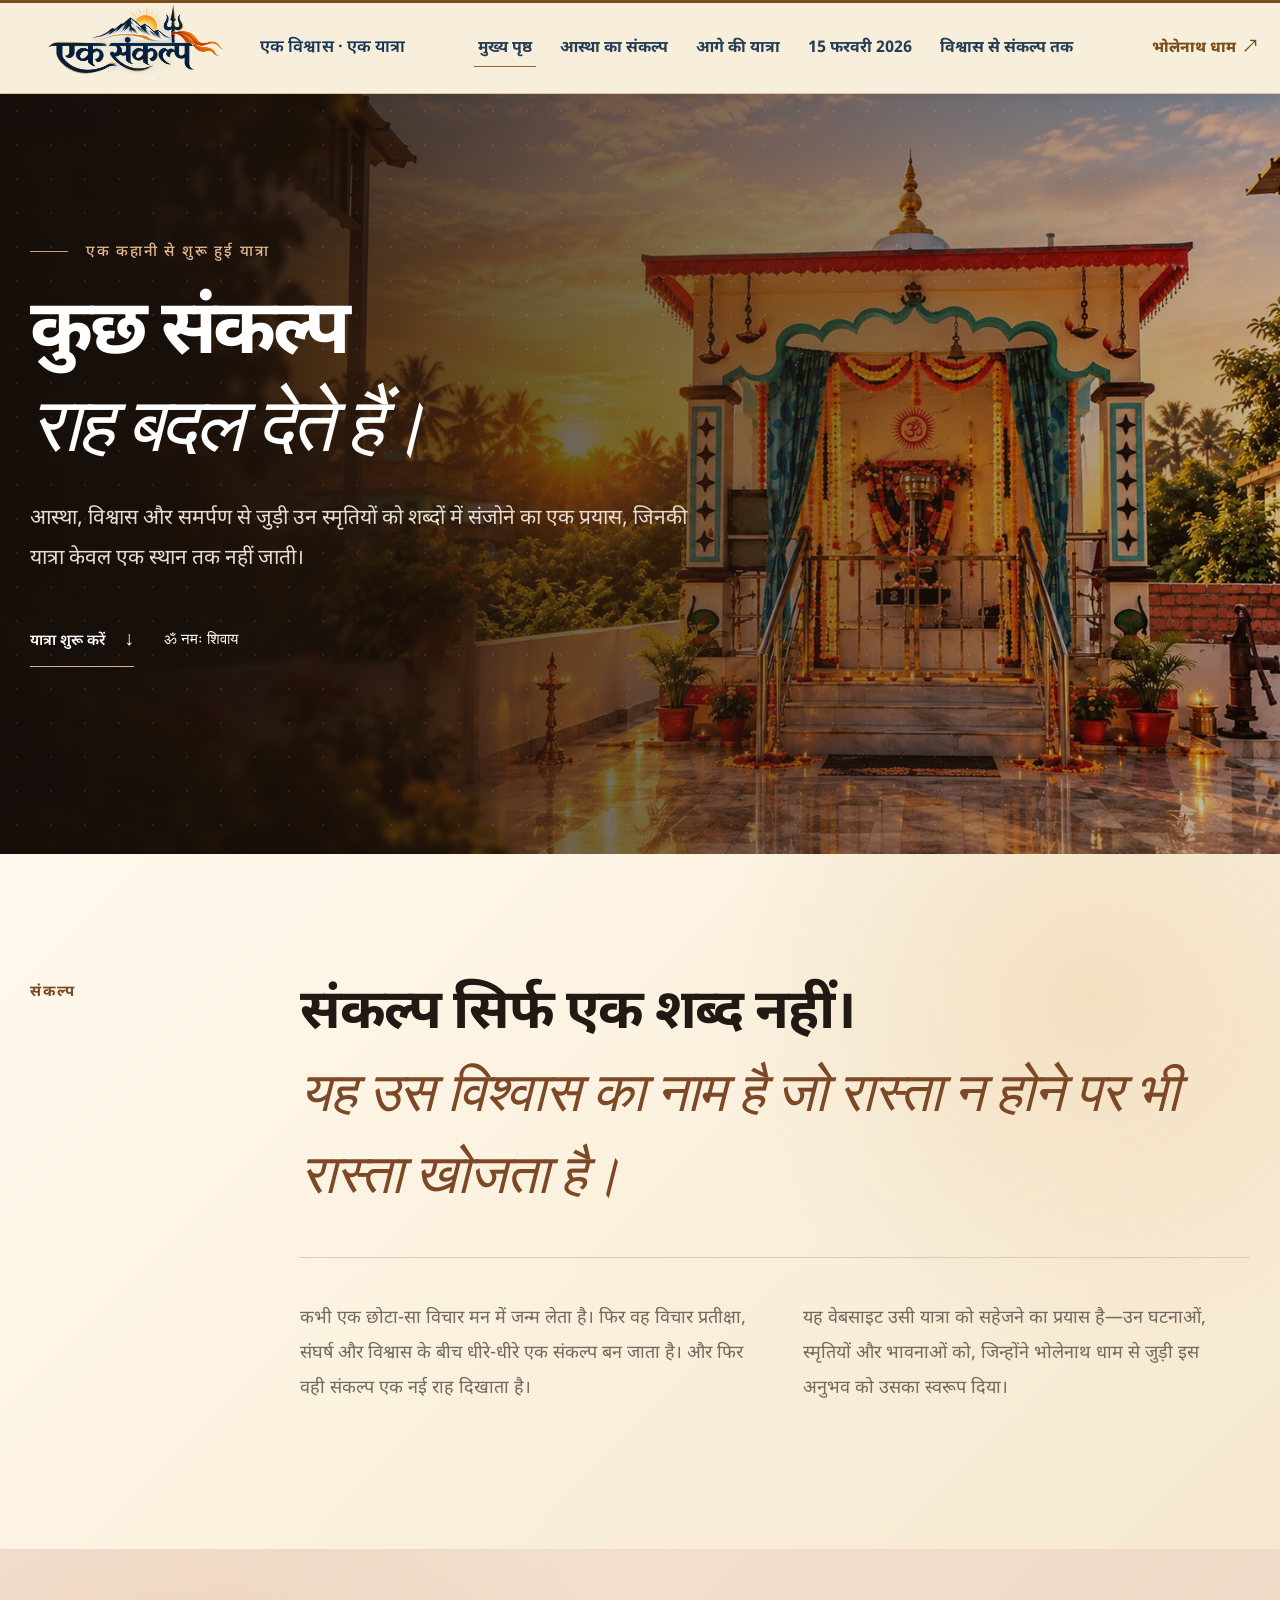
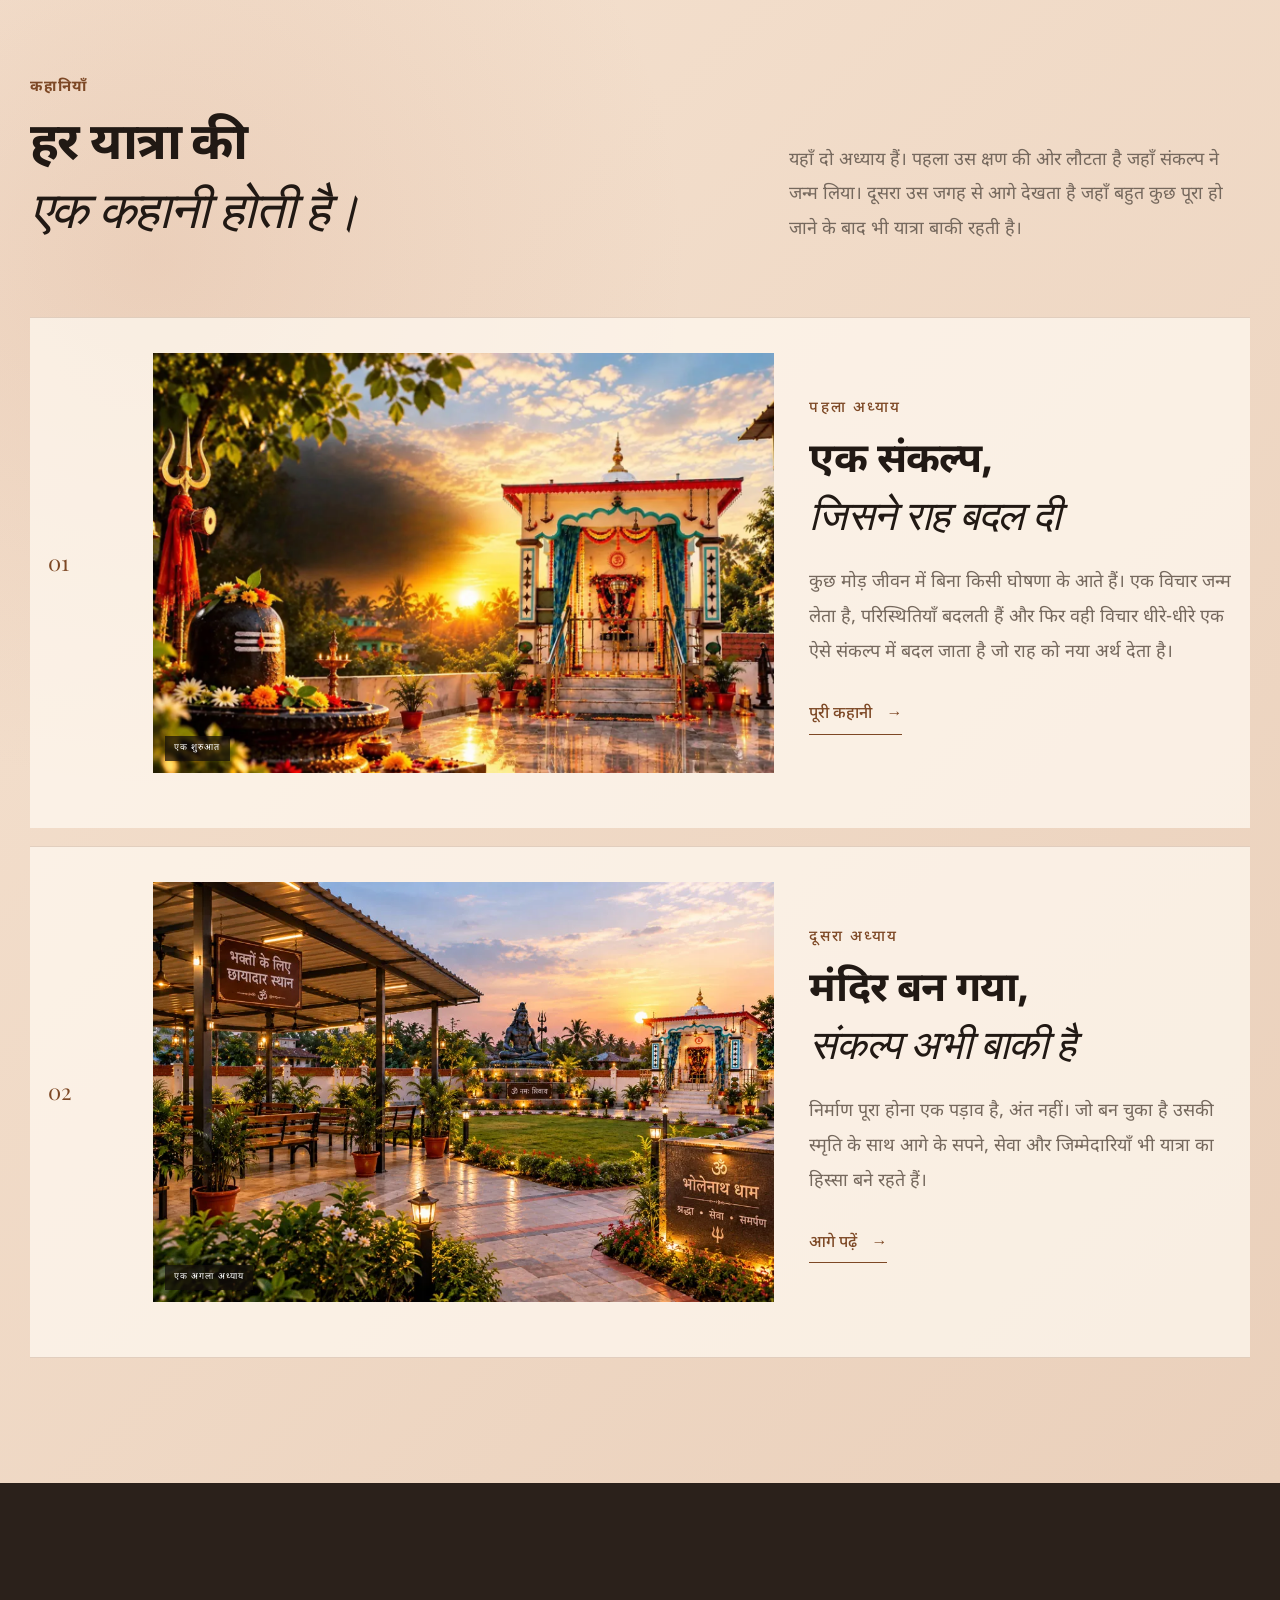
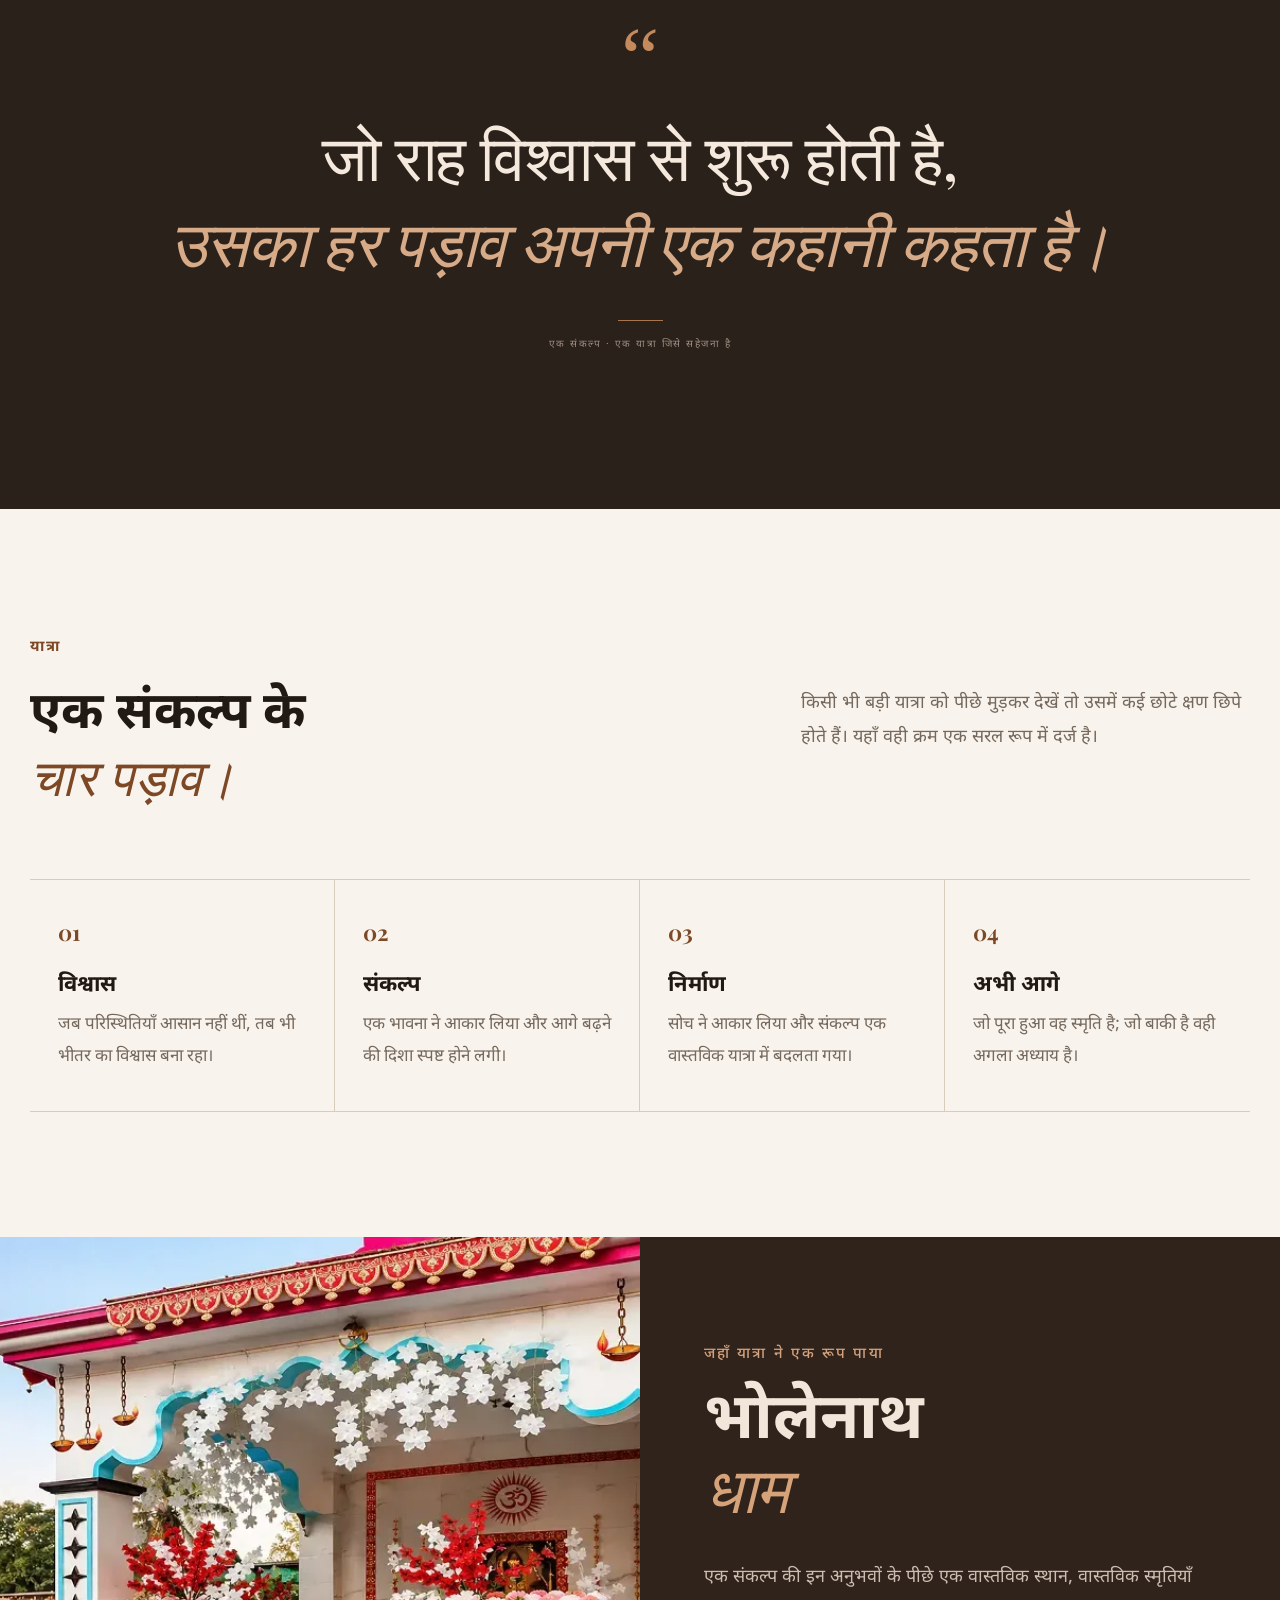
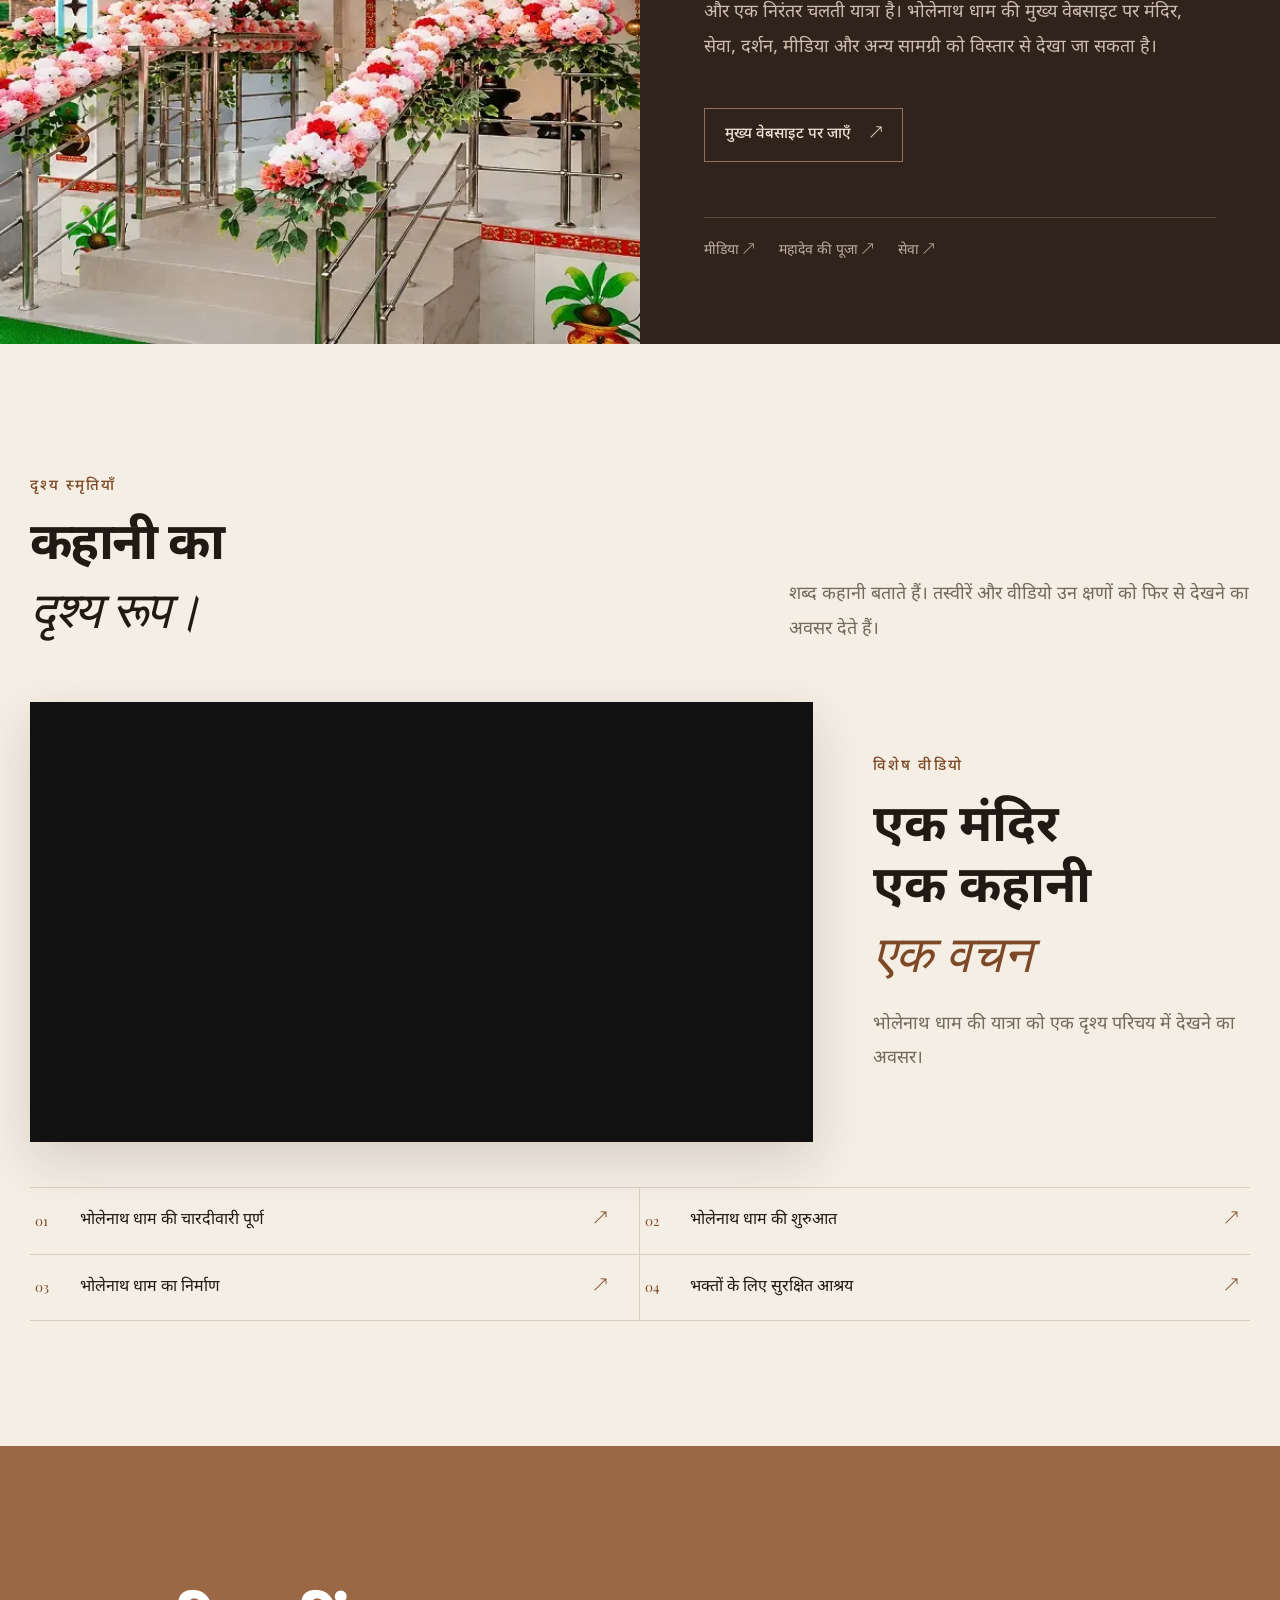
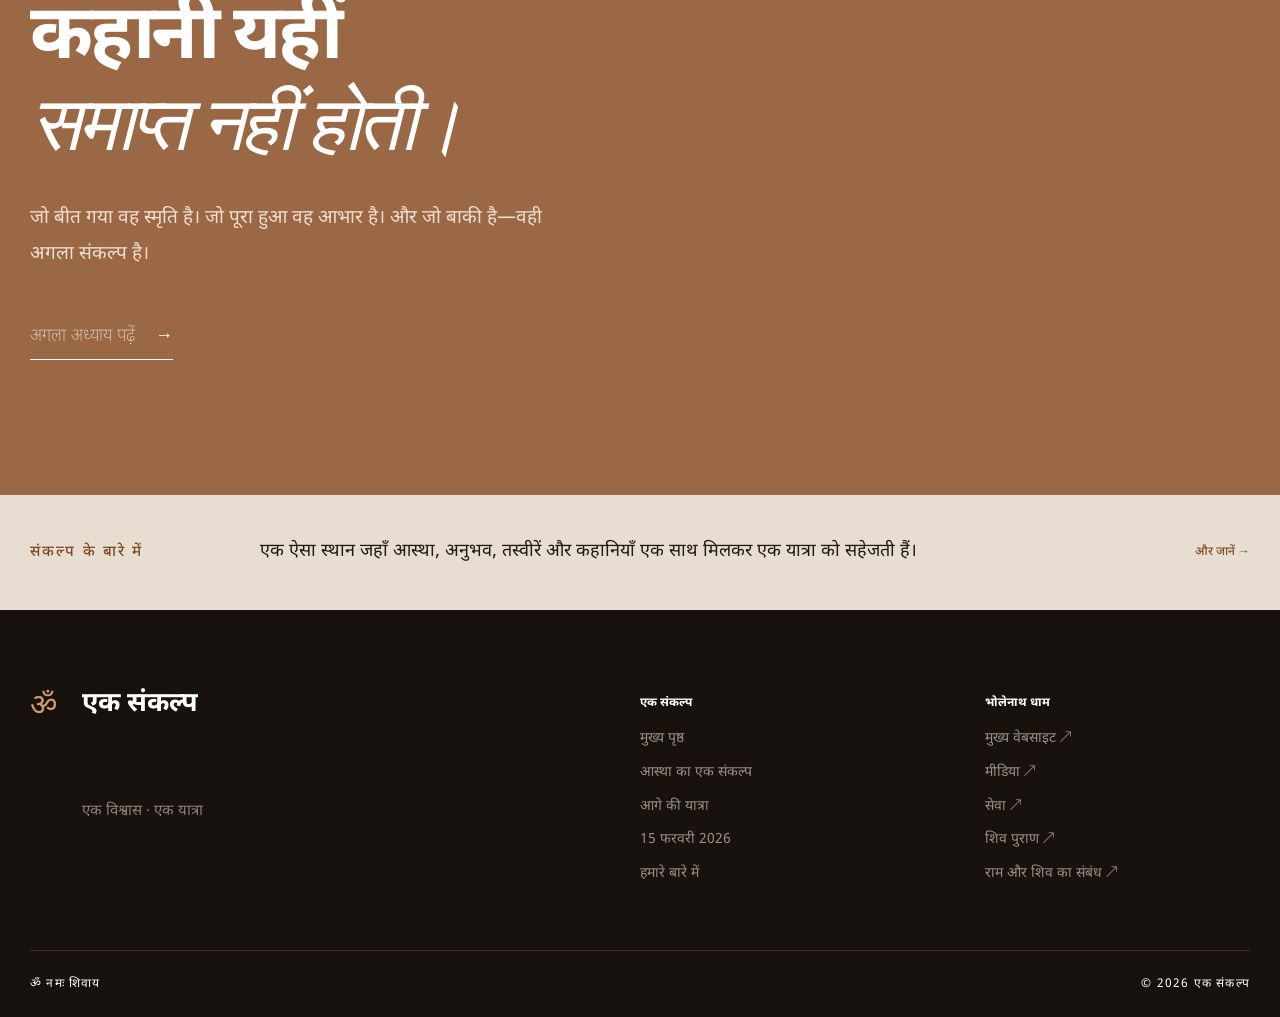
==== commit 99b413f4: "Update index.html" ====
--- a/index.html
+++ b/index.html
@@ -85,7 +85,7 @@
       <a class="active" href="index.html">मुख्य पृष्ठ</a>
       <a href="astha-ka-ek-sankalp.html">आस्था का संकल्प</a>
       <a href="sankalp-abhi-baki-hai.html">आगे की यात्रा</a>
-<a href="15-february-2026.html">१५ फरवरी २०२६</a>
+<a href="15-february-2026.html">15 फरवरी 2026</a>
       <a href="about.html">विश्वास से संकल्प तक</a>
     </nav>
     <a class="dham-nav" href="https://bholenathdham.in/" target="_blank" rel="noopener">
@@ -318,4 +318,4 @@
 });
 </script>
 </body>
-</html>+</html>
--- a/css/style.css
+++ b/css/style.css
@@ -176,8 +176,8 @@
   --header-logo-top: 50%;
   --header-logo-width: 210px;
   --header-nav-left: 270px;
-  --header-nav-right: 120px;
-  --header-nav-gap: 34px;
+  --header-nav-right: 0px;
+  --header-nav-gap: 20px;
 }
 
 /* Main header */
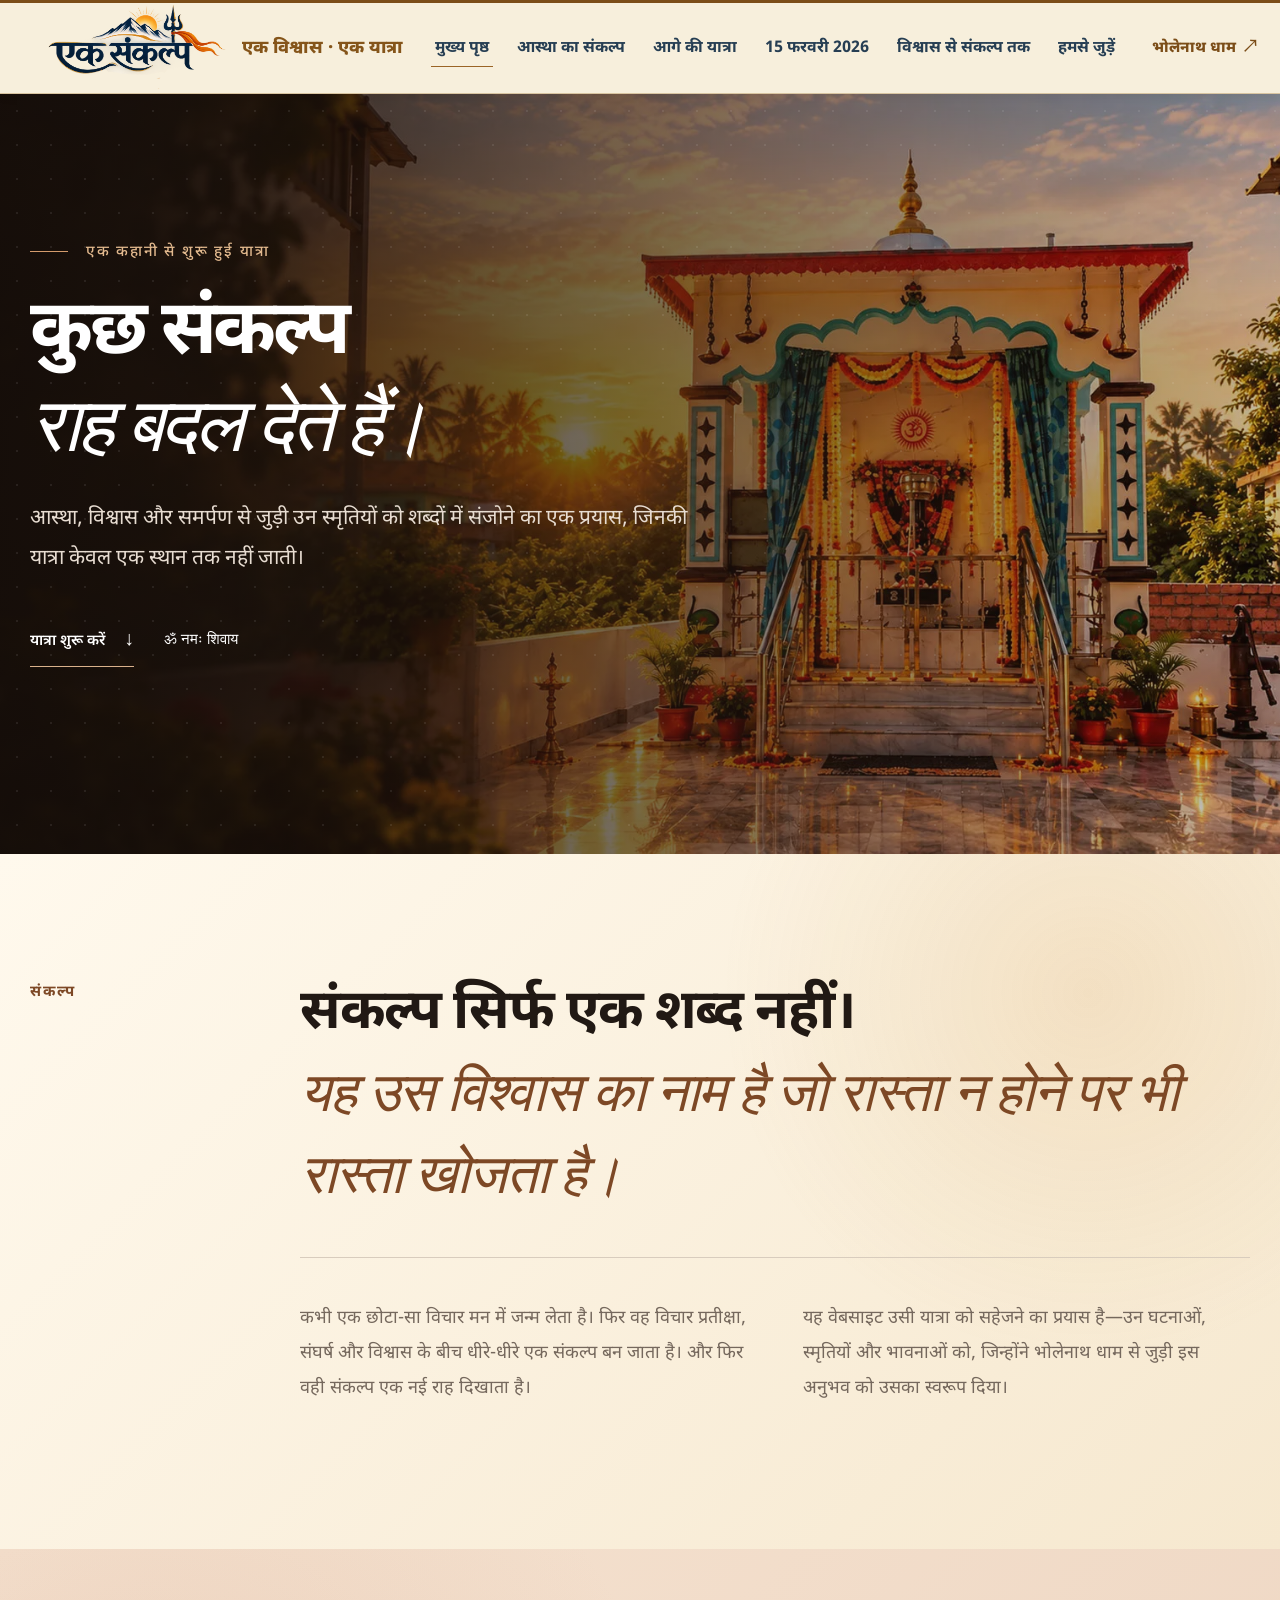
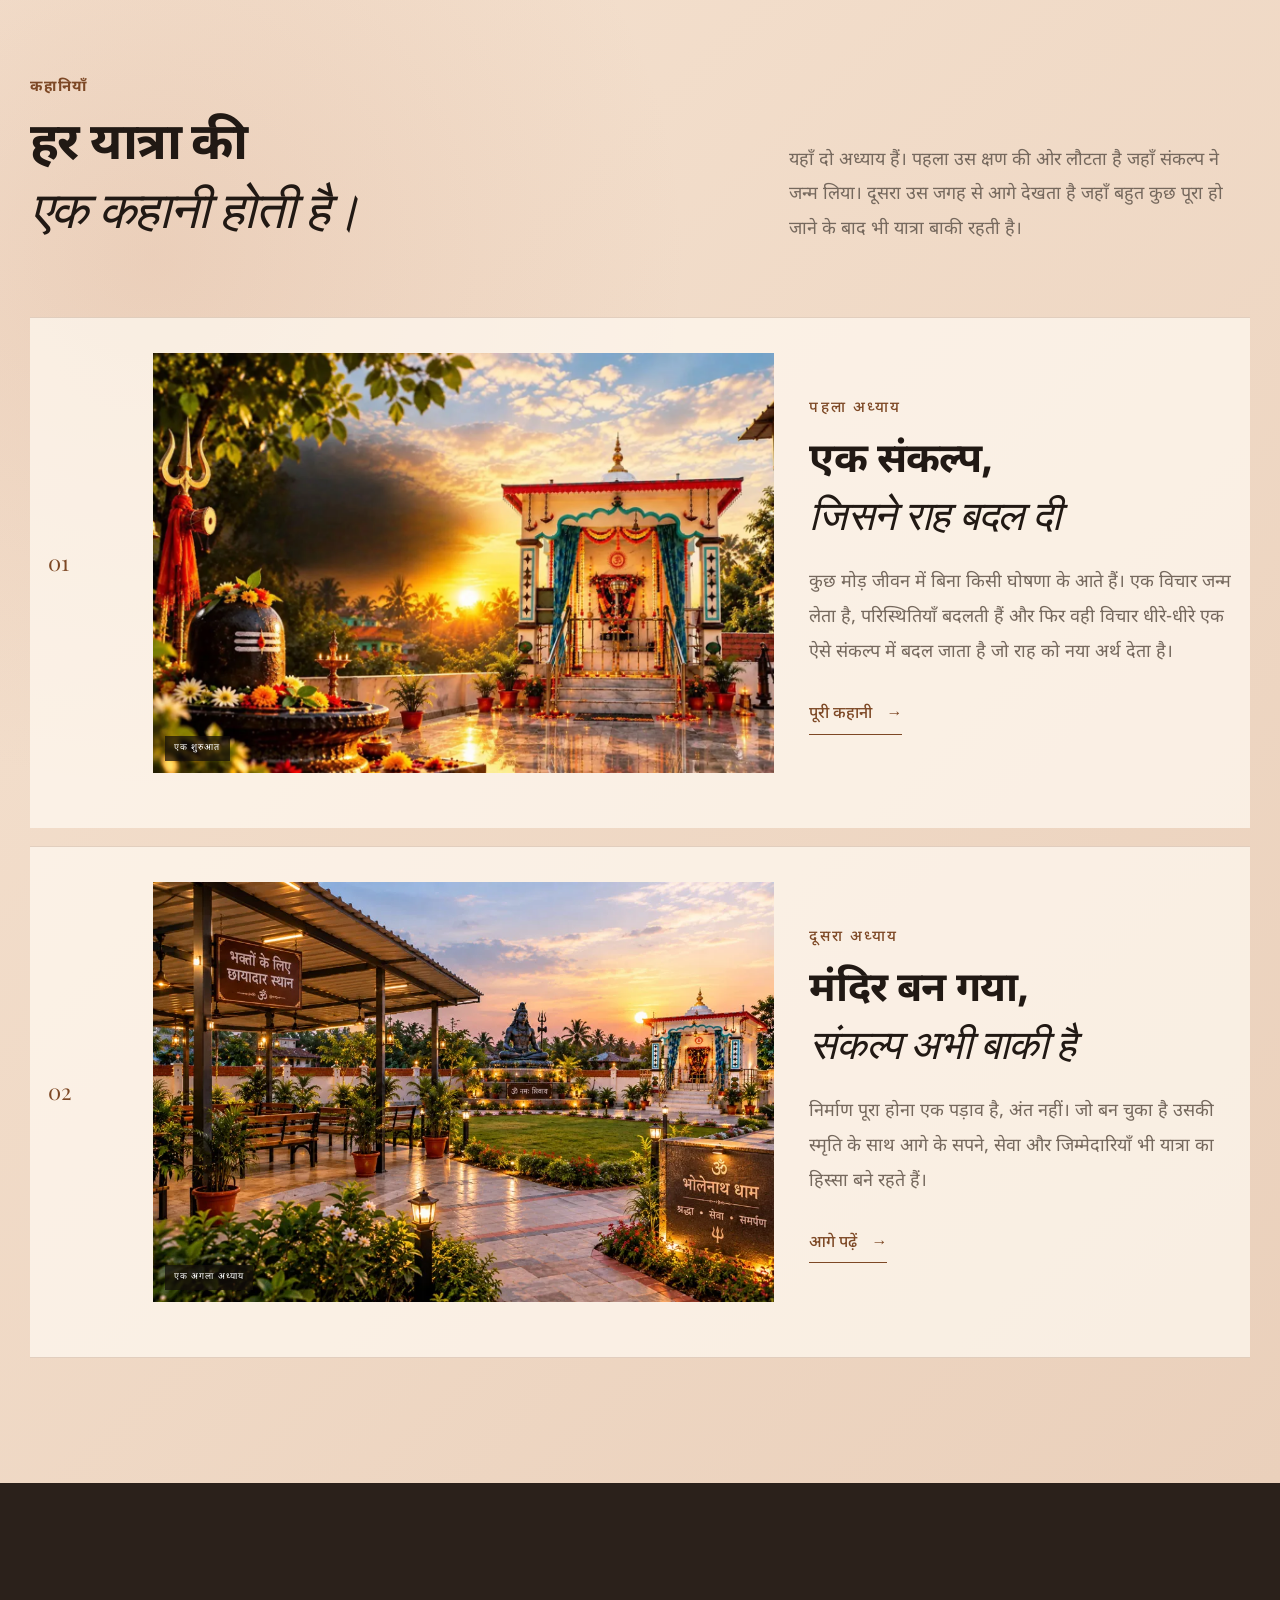
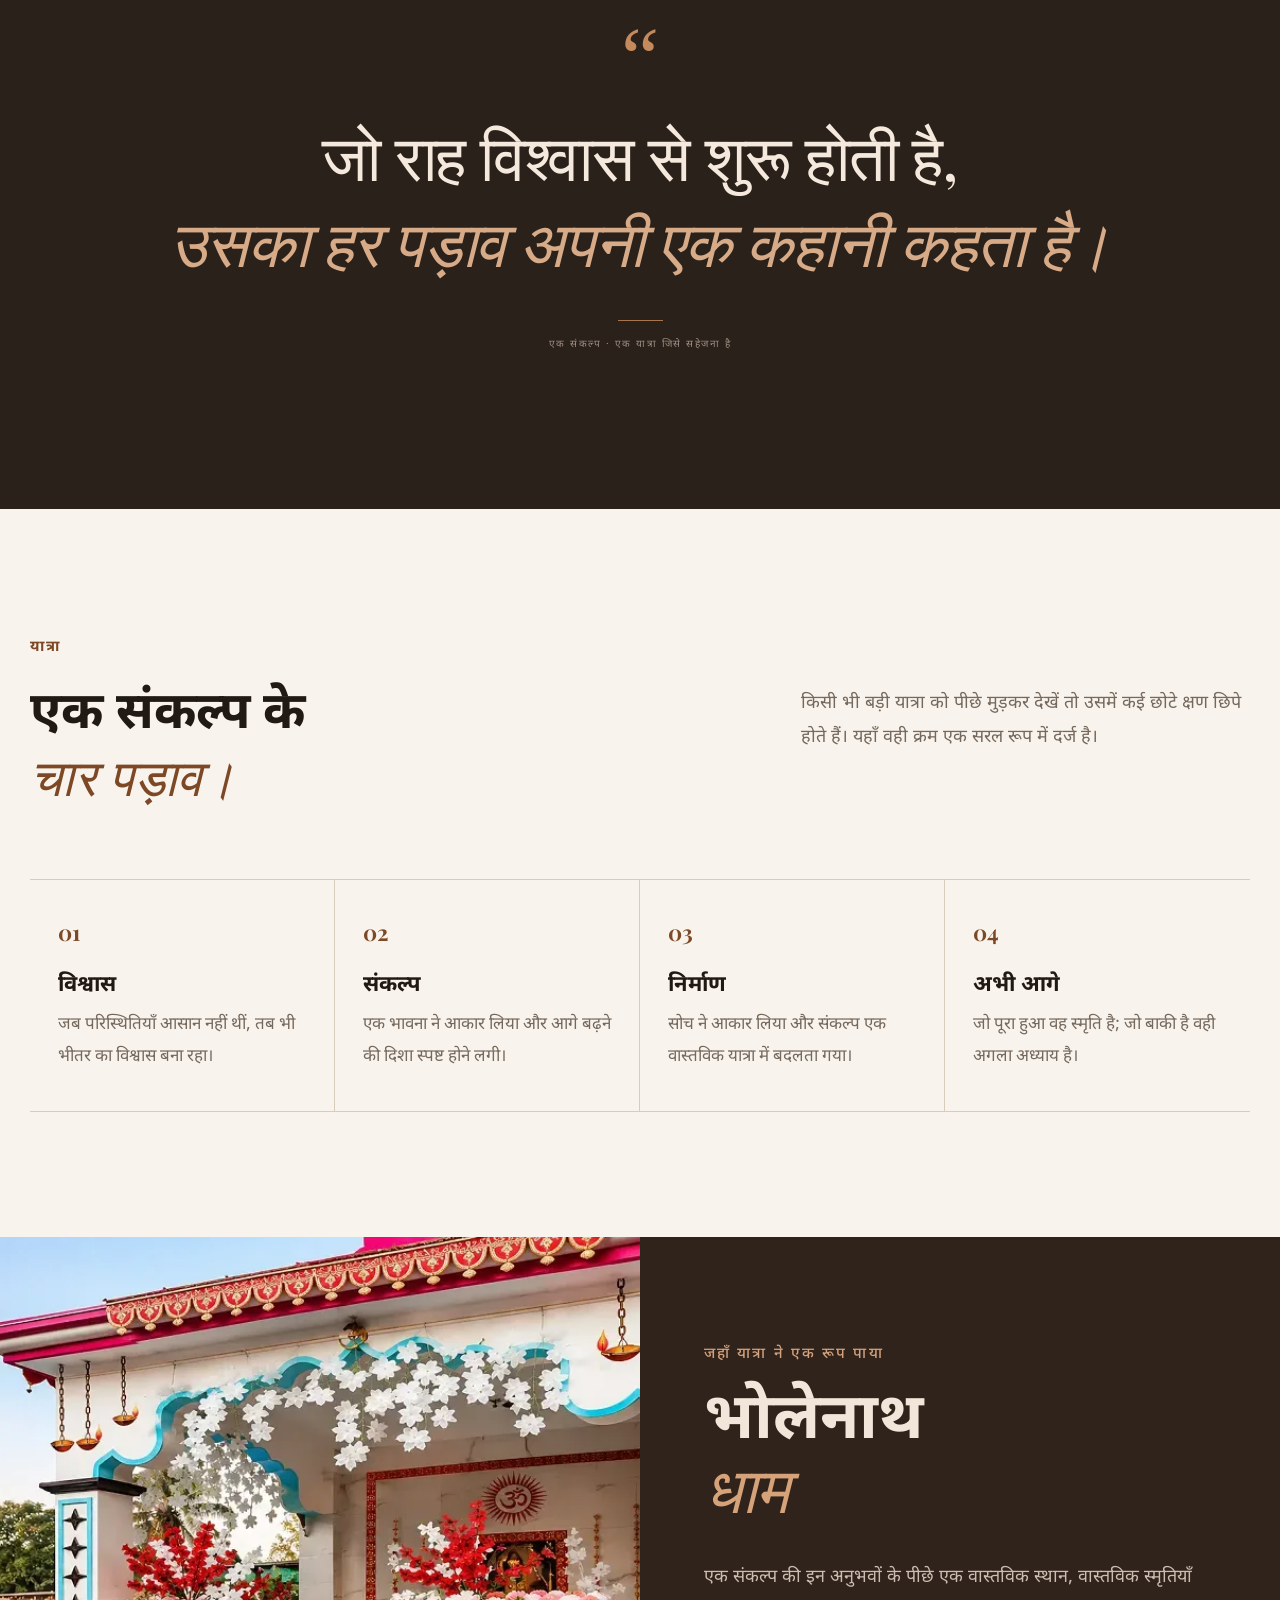
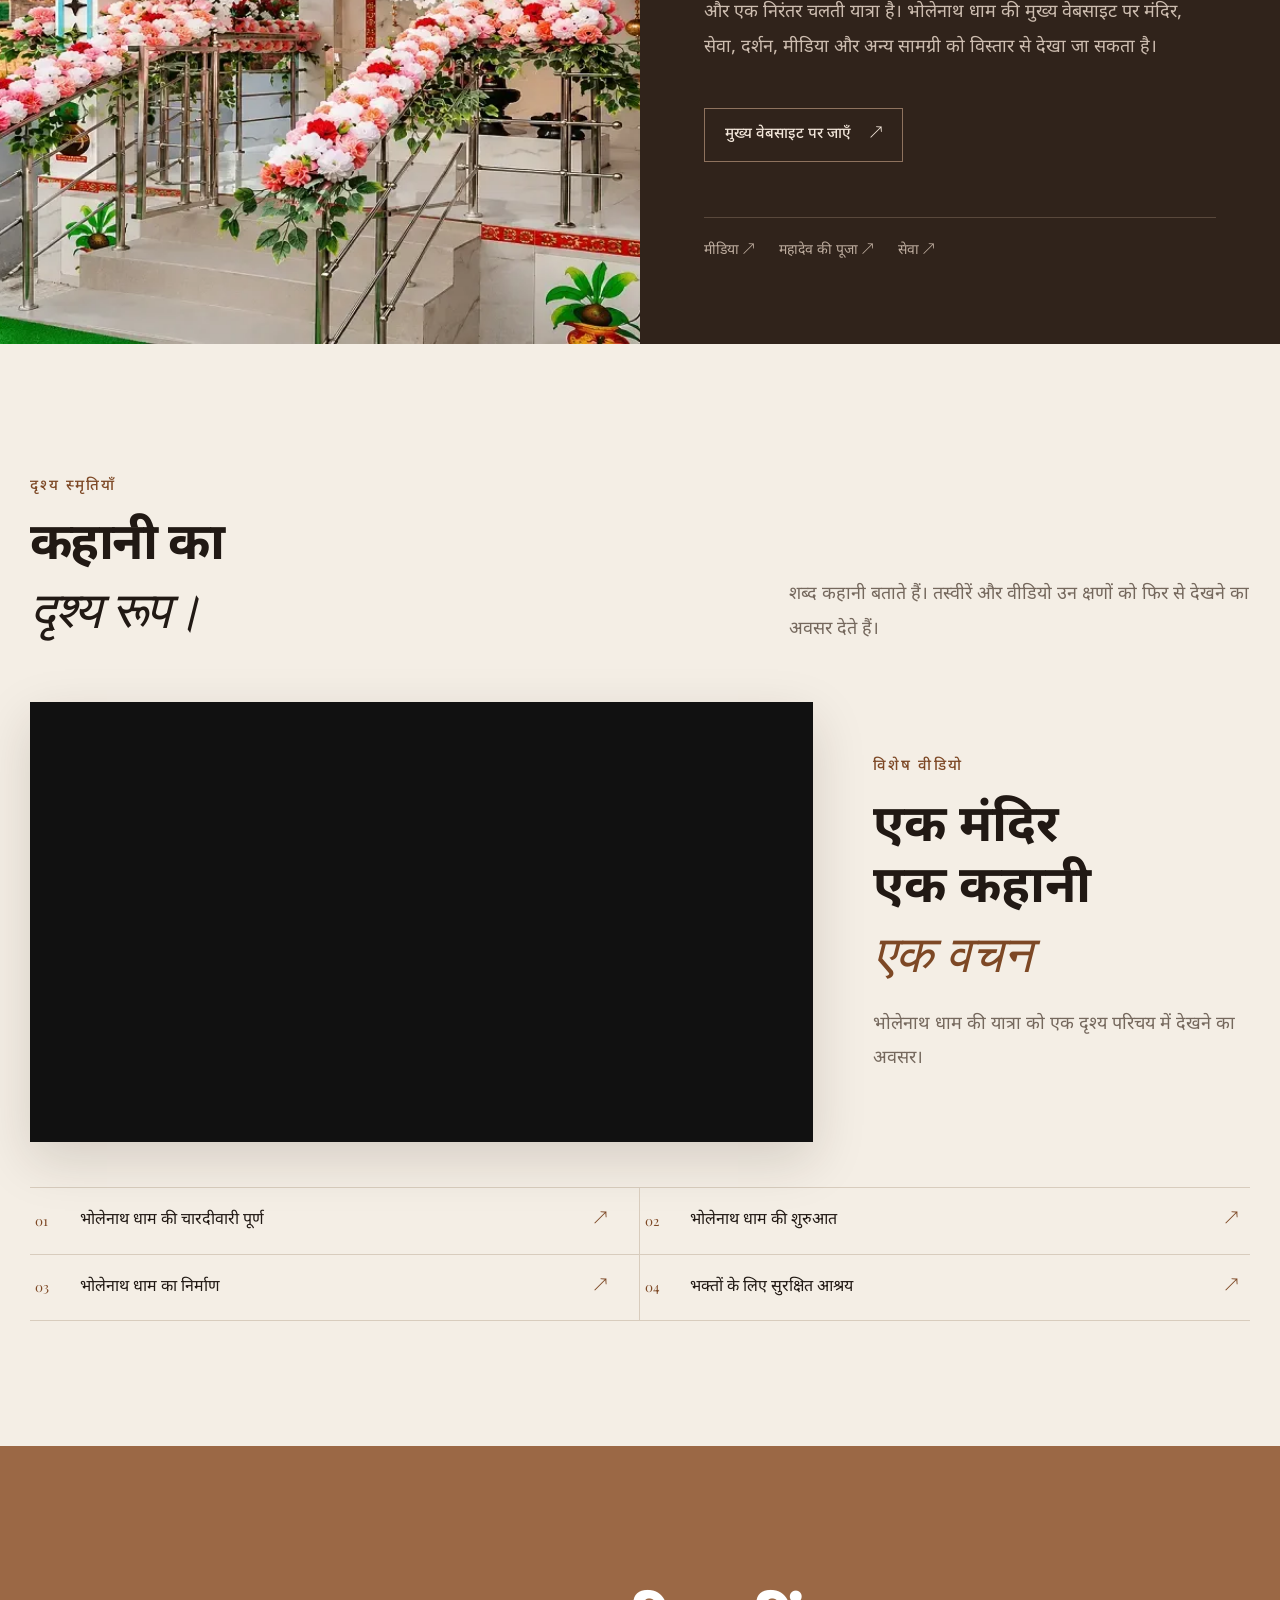
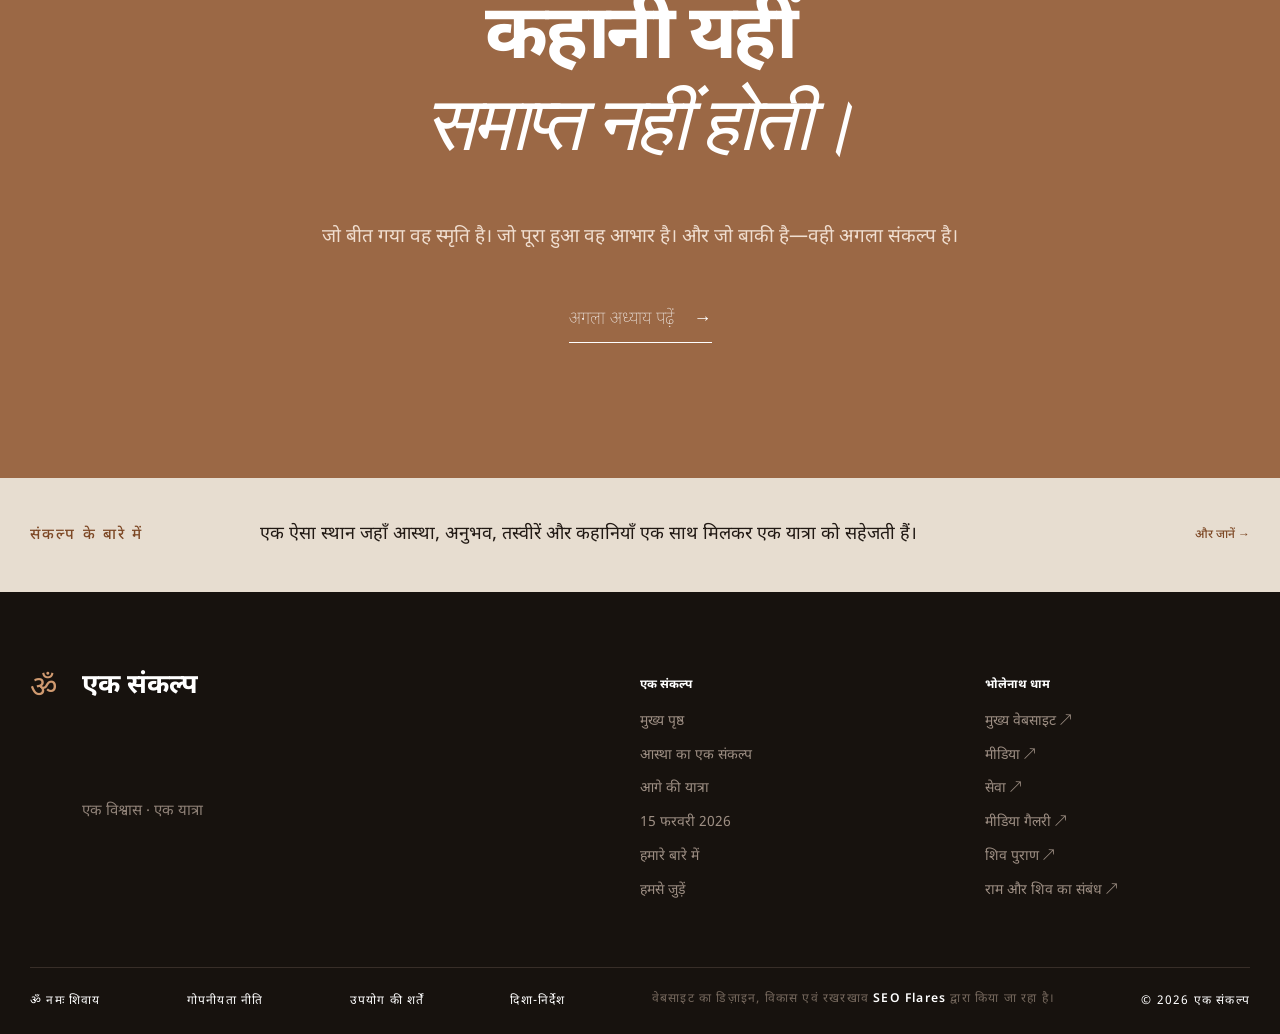
==== commit 62545137: "Add files via upload" ====
--- a/index.html
+++ b/index.html
@@ -87,6 +87,7 @@
       <a href="sankalp-abhi-baki-hai.html">आगे की यात्रा</a>
 <a href="15-february-2026.html">15 फरवरी 2026</a>
       <a href="about.html">विश्वास से संकल्प तक</a>
+      <a href="contact.html">हमसे जुड़ें</a>
     </nav>
     <a class="dham-nav" href="https://bholenathdham.in/" target="_blank" rel="noopener">
       <span>भोलेनाथ धाम</span><b>↗</b>
@@ -248,7 +249,11 @@
 
 <footer>
   <div class="wrap footer-main">
-    <div class="footer-logo"><span>ॐ</span><strong>एक संकल्प</strong><small>एक विश्वास · एक यात्रा</small></div>
+    <div class="footer-logo">
+      <span>ॐ</span>
+      <strong>एक संकल्प</strong>
+      <small>एक विश्वास · एक यात्रा</small>
+    </div>
     <div>
       <h3>एक संकल्प</h3>
       <a href="index.html">मुख्य पृष्ठ</a>
@@ -256,66 +261,69 @@
       <a href="sankalp-abhi-baki-hai.html">आगे की यात्रा</a>
       <a href="15-february-2026.html">15 फरवरी 2026</a>
       <a href="about.html">हमारे बारे में</a>
-    </div>
-
+      <a href="contact.html">हमसे जुड़ें</a>
+    </div>
     <div>
       <h3>भोलेनाथ धाम</h3>
-      <a href="https://bholenathdham.in/" target="_blank" rel="noopener">
-        मुख्य वेबसाइट ↗
-      </a>
-      <a href="https://bholenathdham.in/media.html" target="_blank" rel="noopener">
-        मीडिया ↗
-      </a>
-      <a href="https://bholenathdham.in/seva.html" target="_blank" rel="noopener">
-        सेवा ↗
-      </a>
-      <a href="https://bholenathdham.in/shiva-purana/shiva-purana.html" target="_blank" rel="noopener">
-        शिव पुराण ↗
-      </a>
-      <a href="https://bholenathdham.in/explore/rama-shiva/index.html" target="_blank" rel="noopener">
-        राम और शिव का संबंध ↗
-      </a>
-    </div>
-  </div>
-  <div class="wrap footer-bottom"><span>ॐ नमः शिवाय</span><span>© 2026 एक संकल्प</span></div>
+      <a href="https://bholenathdham.in/" target="_blank" rel="noopener">मुख्य वेबसाइट ↗</a>
+      <a href="https://bholenathdham.in/media.html" target="_blank" rel="noopener">मीडिया ↗</a>
+      <a href="https://bholenathdham.in/seva.html" target="_blank" rel="noopener">सेवा ↗</a>
+      <a href="https://bholenathdham.in/media.html" target="_blank" rel="noopener">मीडिया गैलरी ↗</a>
+      <a href="https://bholenathdham.in/shiva-purana/shiva-purana.html" target="_blank" rel="noopener">शिव पुराण ↗</a>
+      <a href="https://bholenathdham.in/explore/rama-shiva/index.html" target="_blank" rel="noopener">राम और शिव का संबंध ↗</a>
+    </div>
+  </div>
+  <div class="wrap footer-bottom">
+  <span>ॐ नमः शिवाय</span>
+
+   <span>
+    <a href="privacy-policy.html">
+      गोपनीयता नीति 
+    </a>
+  </span> 
+
+  <span>
+    <a href="terms.html">
+      उपयोग की शर्तें 
+    </a>
+  </span> 
+
+  <span>
+    <a href="story-submission-guidelines.html">
+      दिशा-निर्देश
+    </a>
+  </span> 
+
+   <span class="footer-credit">
+    <a href="https://seoflares.info/" target="_blank" rel="noopener noreferrer">
+      वेबसाइट का डिज़ाइन, विकास एवं रखरखाव <strong>SEO Flares</strong> द्वारा किया जा रहा है।
+    </a>
+  </span>
+
+  <span>© 2026 एक संकल्प</span>  
+</div>
 </footer>
+
 <script>
 document.addEventListener("DOMContentLoaded", function () {
-
   const button = document.querySelector(".mobile-menu-toggle");
   const nav = document.querySelector(".site-header nav");
-
   if (!button || !nav) return;
-
   button.addEventListener("click", function () {
-
     const isOpen = nav.classList.toggle("mobile-open");
-
     button.classList.toggle("is-open", isOpen);
-
     button.setAttribute("aria-expanded", isOpen ? "true" : "false");
-
-    button.setAttribute(
-      "aria-label",
-      isOpen ? "Close navigation" : "Open navigation"
-    );
-
+    button.setAttribute("aria-label", isOpen ? "Close navigation" : "Open navigation");
   });
-
-  /* Close menu after clicking a navigation link */
   nav.querySelectorAll("a").forEach(function (link) {
     link.addEventListener("click", function () {
-
       nav.classList.remove("mobile-open");
       button.classList.remove("is-open");
-
       button.setAttribute("aria-expanded", "false");
       button.setAttribute("aria-label", "Open navigation");
-
     });
   });
-
 });
 </script>
 </body>
-</html>
+</html>
--- a/css/style.css
+++ b/css/style.css
@@ -340,13 +340,13 @@
    ========================================================= */
 .site-header .brand-motto{
   position:absolute;
-  left:calc(var(--header-logo-left) + var(--header-logo-width) + 18px);
+  left:calc(var(--header-logo-left) + var(--header-logo-width));
   top:50%;
   transform:translateY(-50%);
-  color:#173653;
+  color:#85551a;
   font-family:"Noto Sans Devanagari", sans-serif;
-  font-size:17px;
-  font-weight:600;
+  font-size:18px;
+  font-weight:800;
   line-height:1.4;
   white-space:nowrap;
   letter-spacing:.1px;
@@ -641,3 +641,187 @@
 
 }
 
+/* SEO Flares footer credit */
+.footer-credit {
+  text-align: center;
+  font-size: 0.76rem;
+  line-height: 1.6;
+  color: var(--muted);
+}
+
+.footer-credit a {
+  color: inherit;
+  text-decoration: none;
+  transition: color 0.25s ease;
+}
+
+.footer-credit strong {
+  color: #fff;
+  font-weight: 600;
+}
+
+.footer-credit a:hover {
+  color: var(--brown);
+}
+
+@media (max-width: 700px) {
+  .footer-credit {
+    font-size: 0.70rem;
+    line-height: 1.7;
+  }
+}
+
+.contact-closing .wrap.closing-inner {
+  width: min(100% - 40px, 1100px);
+  margin-inline: auto;
+  display: flex;
+  flex-direction: column;
+  align-items: center;
+  text-align: center;
+}
+
+
+/* =========================================================
+   PREMIUM MOBILE FOOTER
+   ========================================================= */
+
+@media (max-width: 700px) {
+
+  /* Main footer */
+  footer {
+    text-align: center;
+  }
+
+  /* Footer columns */
+  footer .footer-main {
+    display: flex;
+    flex-direction: column;
+    align-items: center;
+    text-align: center;
+    gap: 34px;
+  }
+
+  /* Logo / brand block */
+  footer .footer-logo {
+    display: flex;
+    flex-direction: column;
+    align-items: center;
+    text-align: center;
+  }
+
+  footer .footer-logo span,
+  footer .footer-logo strong,
+  footer .footer-logo small {
+    text-align: center;
+  }
+
+  /* Footer headings */
+  footer .footer-main > div:not(.footer-logo) {
+    width: 100%;
+    max-width: 320px;
+    text-align: center;
+  }
+
+  footer .footer-main h3 {
+    text-align: center;
+    margin-left: auto;
+    margin-right: auto;
+  }
+
+  /* Footer links */
+  footer .footer-main a {
+    display: block;
+    width: 100%;
+    text-align: center;
+    margin-left: auto;
+    margin-right: auto;
+  }
+
+  /* Bottom footer */
+  footer .footer-bottom {
+    display: flex;
+    flex-direction: column;
+    align-items: center;
+    justify-content: center;
+    gap: 10px;
+    text-align: center;
+  }
+
+  footer .footer-bottom > span {
+    display: block;
+    width: 100%;
+    text-align: center;
+  }
+
+  /* SEO Flares credit */
+  footer .footer-credit {
+    max-width: 320px;
+    margin: 2px auto;
+    padding: 0 12px;
+    text-align: center;
+    line-height: 1.7;
+  }
+
+  footer .footer-credit a {
+    display: inline;
+    text-align: center;
+  }
+}
+
+/* =========================================================
+   INDEX CLOSING SECTION — CENTER FIX ONLY
+   Do not affect any other section/page
+   ========================================================= */
+
+.closing .closing-inner {
+  width: min(100% - 40px, 1100px);
+  margin-left: auto;
+  margin-right: auto;
+
+  display: flex;
+  flex-direction: column;
+  align-items: center;
+
+  text-align: center;
+}
+
+.closing .closing-inner h2 {
+  width: 100%;
+  margin-left: auto;
+  margin-right: auto;
+  text-align: center;
+}
+
+.closing .closing-inner p {
+  width: 100%;
+  max-width: 650px;
+  margin-left: auto;
+  margin-right: auto;
+  text-align: center;
+}
+
+.closing .closing-inner a {
+  margin-left: auto;
+  margin-right: auto;
+  text-align: center;
+}
+
+@media (max-width: 700px) {
+
+  .closing .closing-inner {
+    width: min(100% - 32px, 1100px);
+    margin-left: auto;
+    margin-right: auto;
+    align-items: center;
+    text-align: center;
+  }
+
+  .closing .closing-inner h2,
+  .closing .closing-inner p,
+  .closing .closing-inner a {
+    text-align: center;
+    margin-left: auto;
+    margin-right: auto;
+  }
+
+}
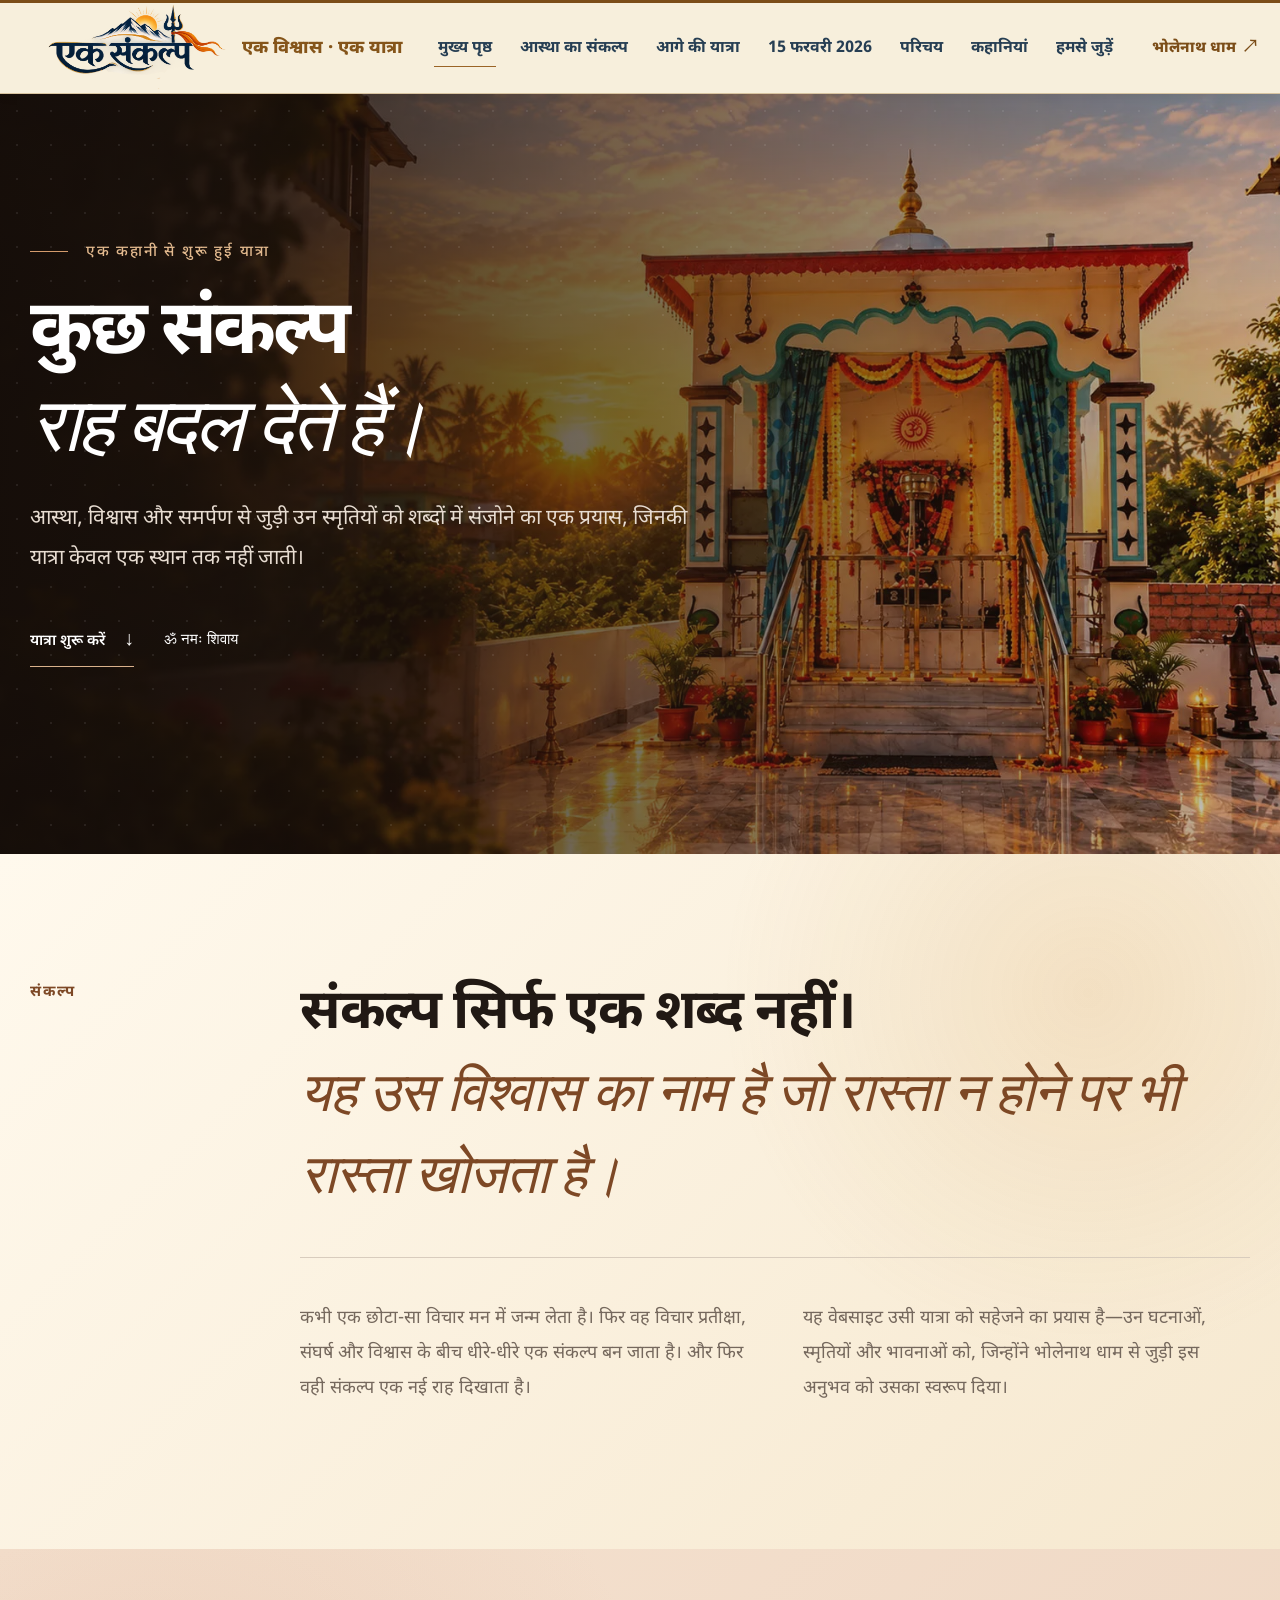
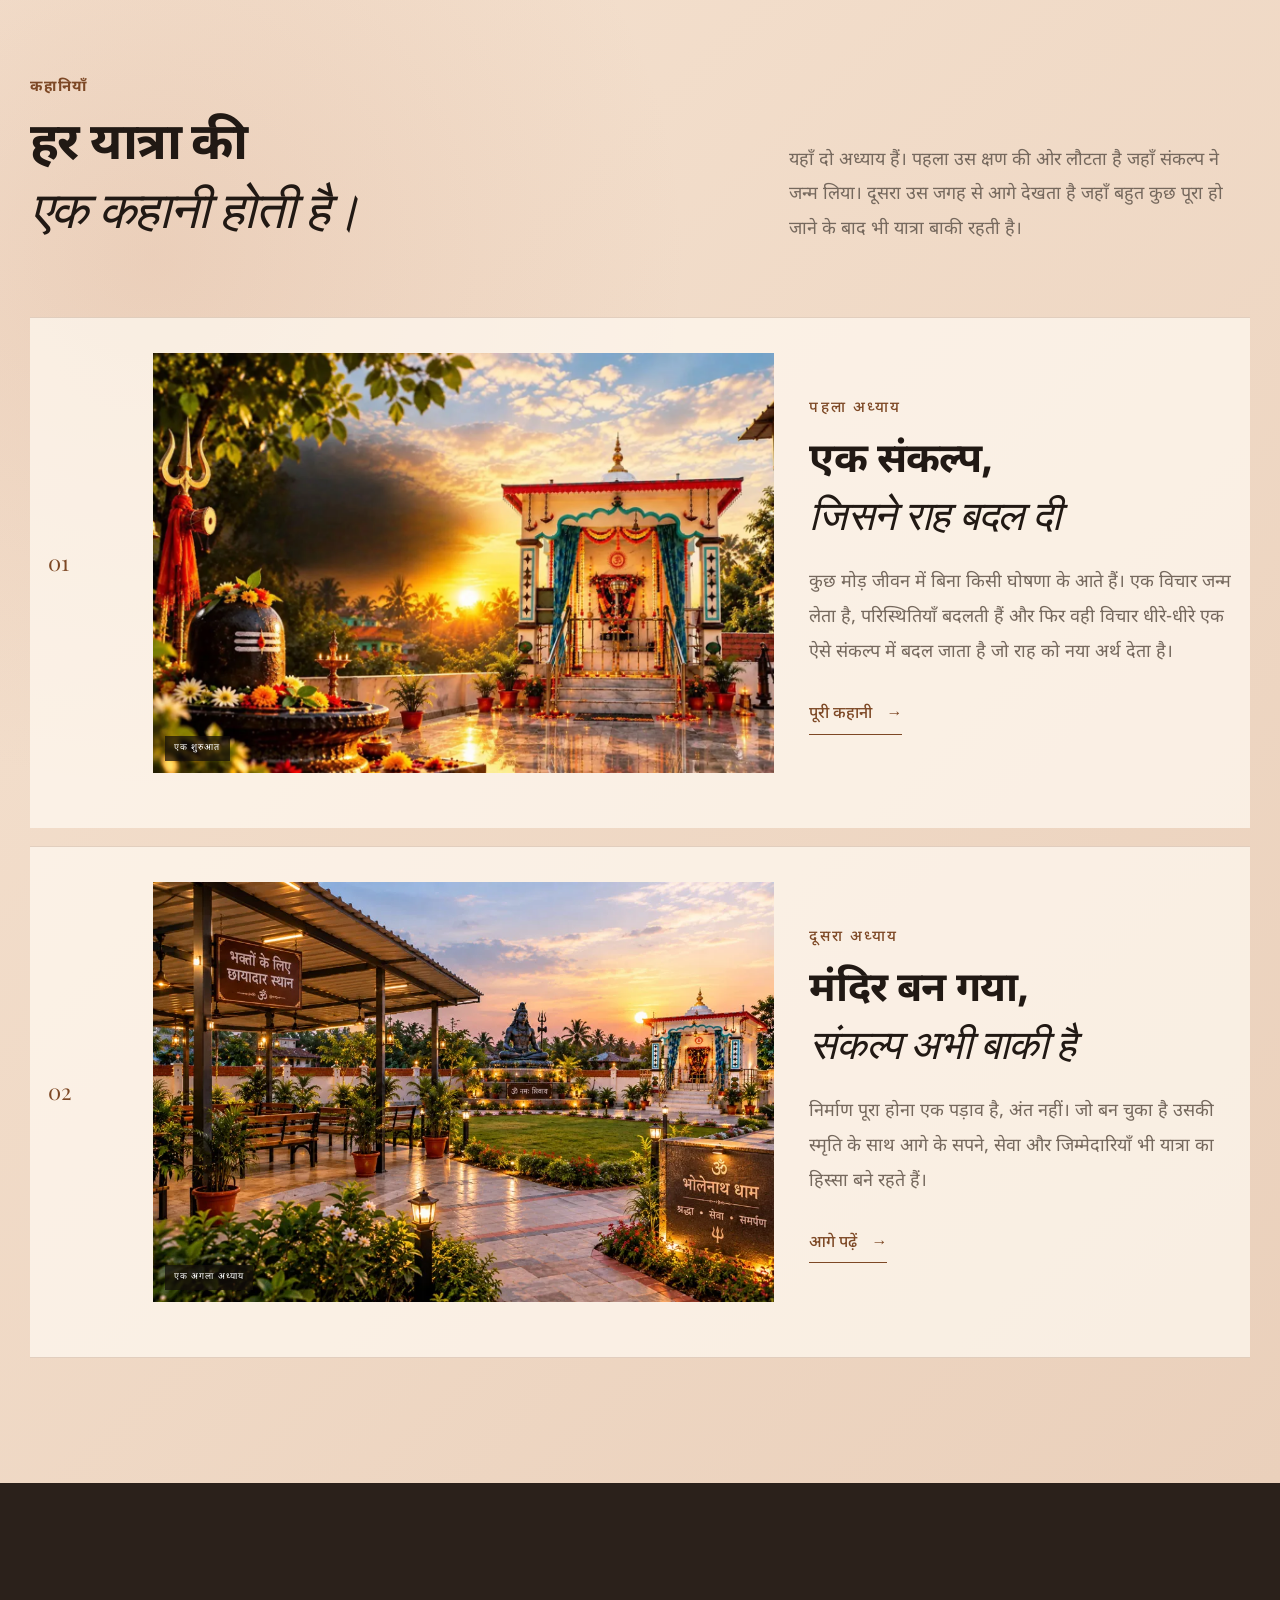
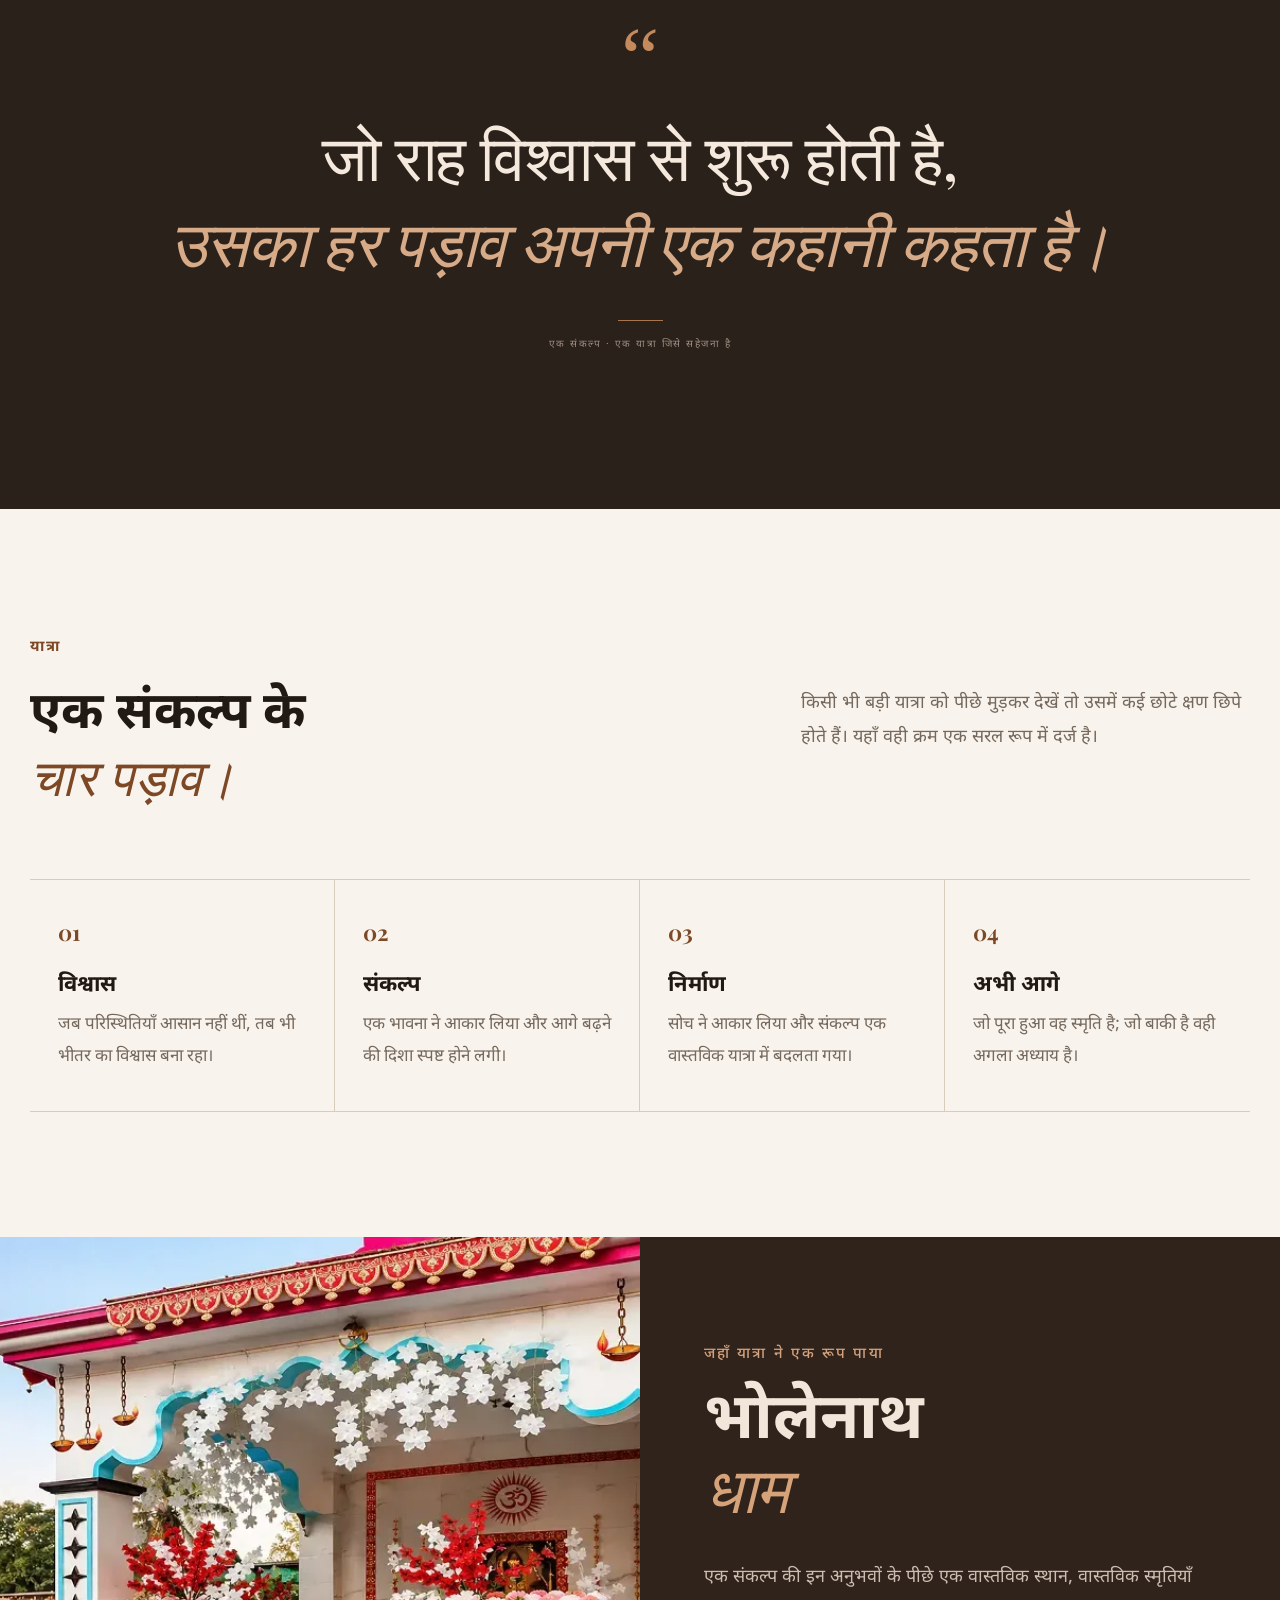
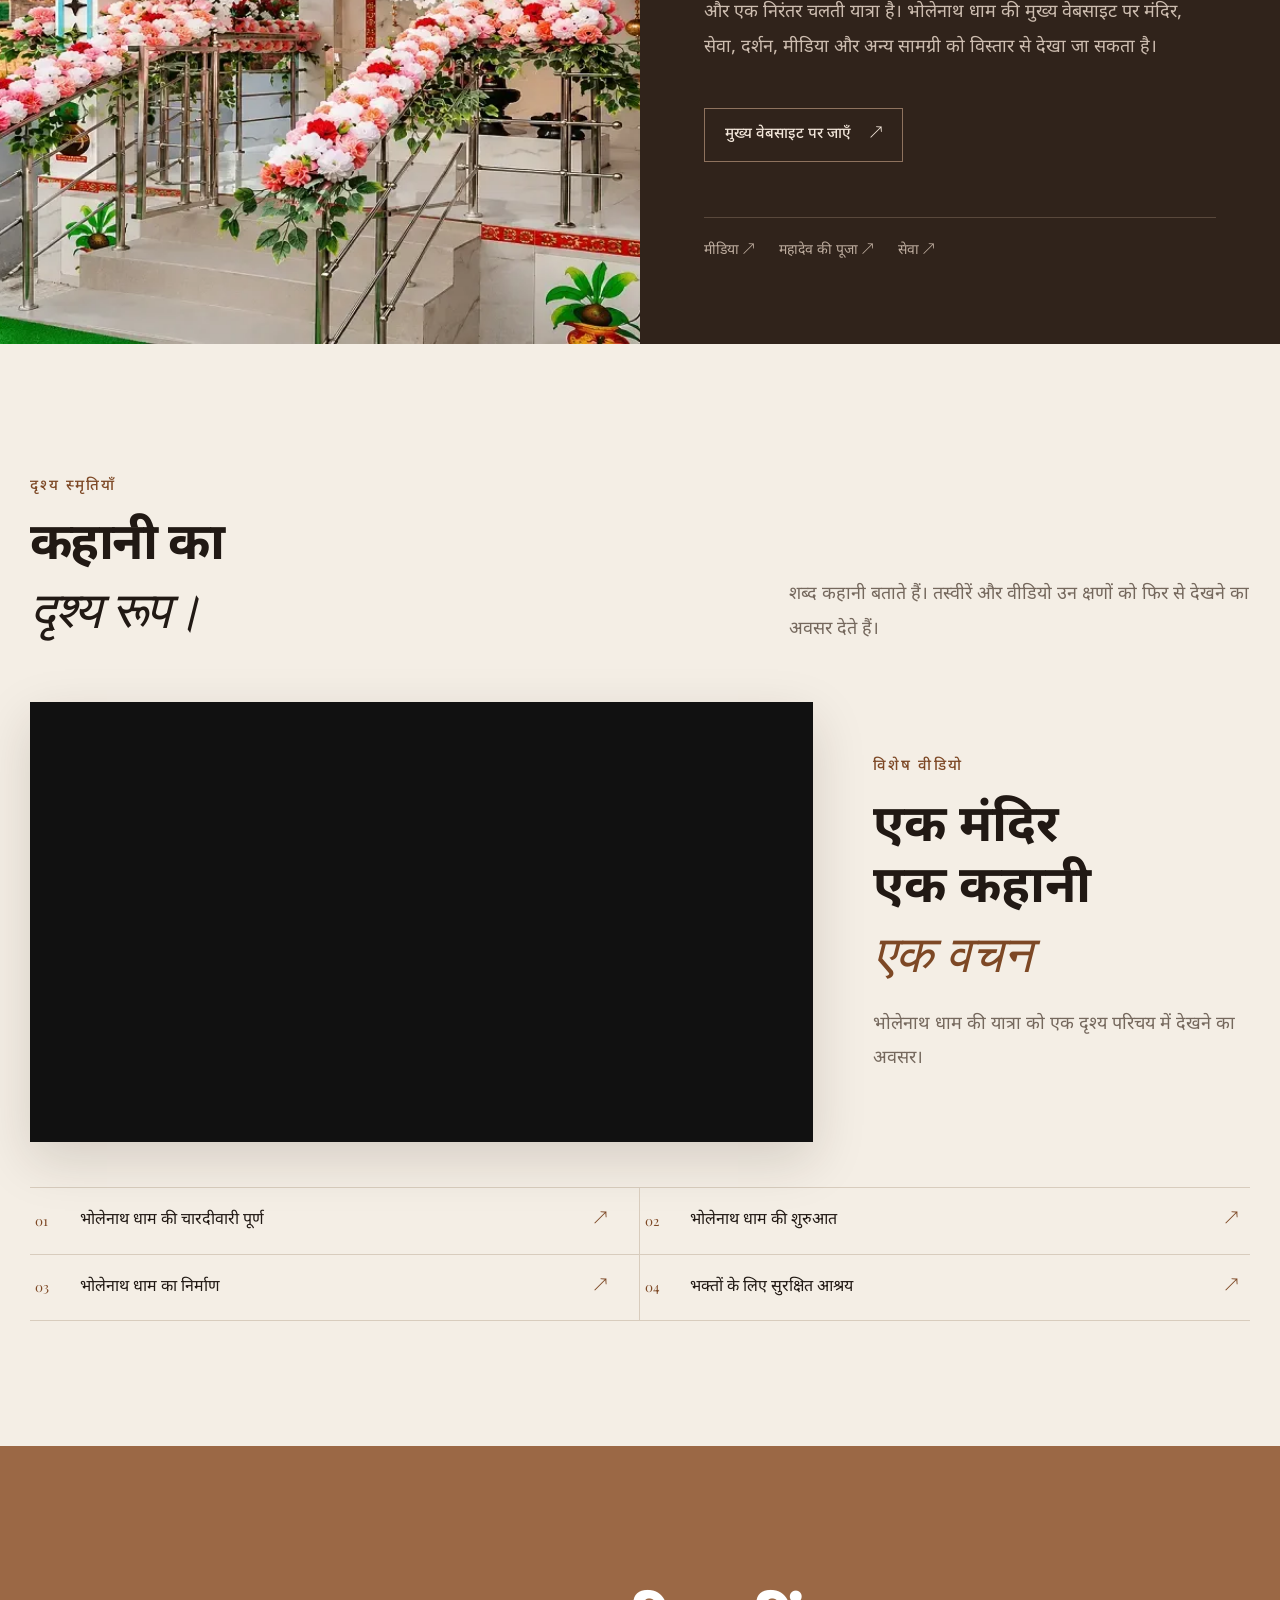
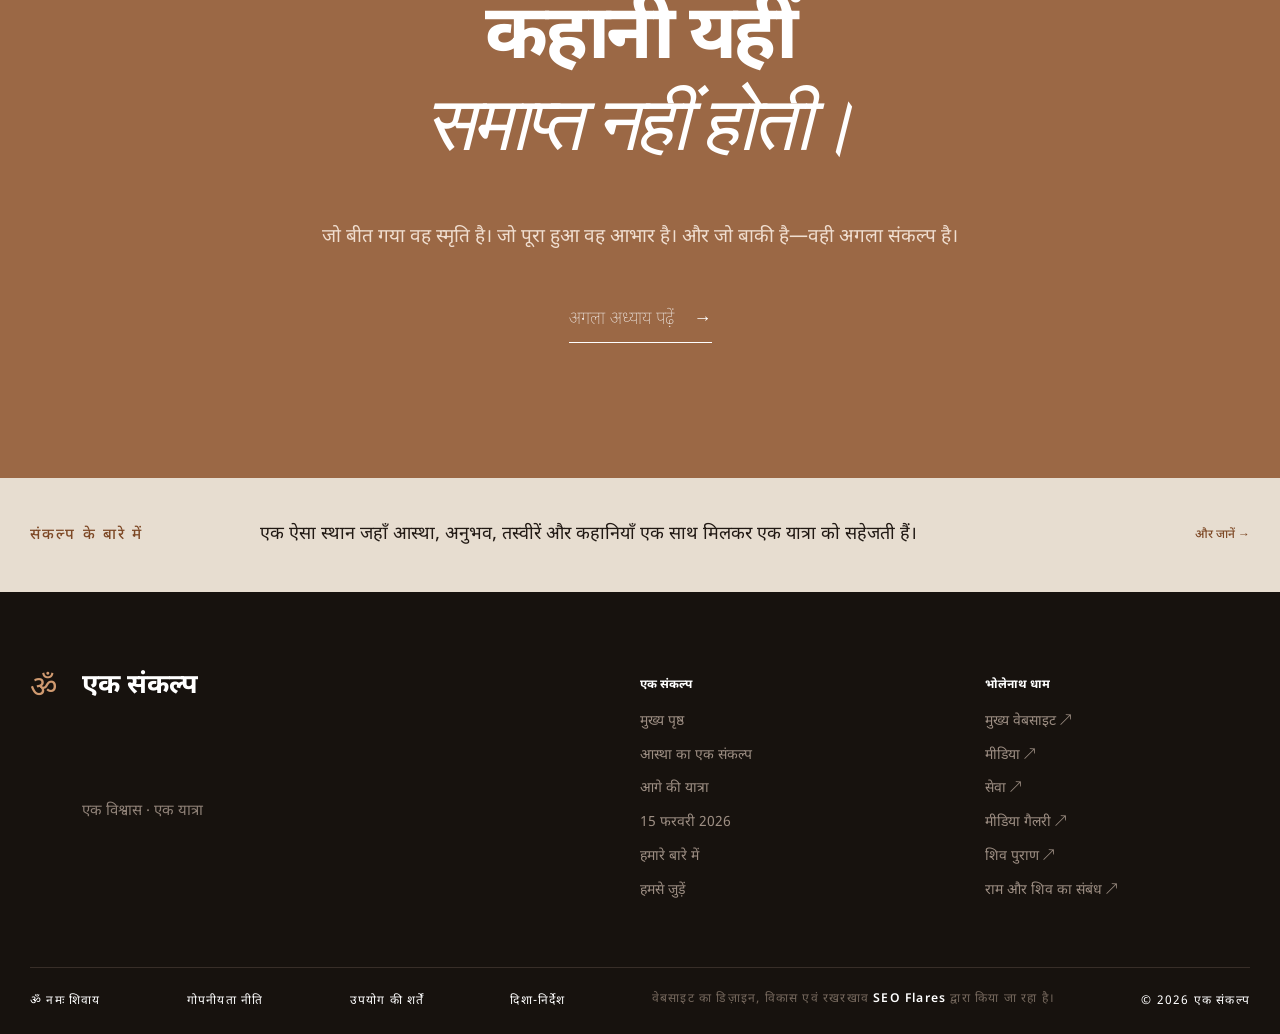
==== commit 137e27db: "update" ====
--- a/index.html
+++ b/index.html
@@ -85,8 +85,9 @@
       <a class="active" href="index.html">मुख्य पृष्ठ</a>
       <a href="astha-ka-ek-sankalp.html">आस्था का संकल्प</a>
       <a href="sankalp-abhi-baki-hai.html">आगे की यात्रा</a>
-<a href="15-february-2026.html">15 फरवरी 2026</a>
-      <a href="about.html">विश्वास से संकल्प तक</a>
+      <a href="15-february-2026.html">15 फरवरी 2026</a>
+      <a href="about.html">परिचय</a>
+      <a href="stories/index.html">कहानियां</a>
       <a href="contact.html">हमसे जुड़ें</a>
     </nav>
     <a class="dham-nav" href="https://bholenathdham.in/" target="_blank" rel="noopener">
